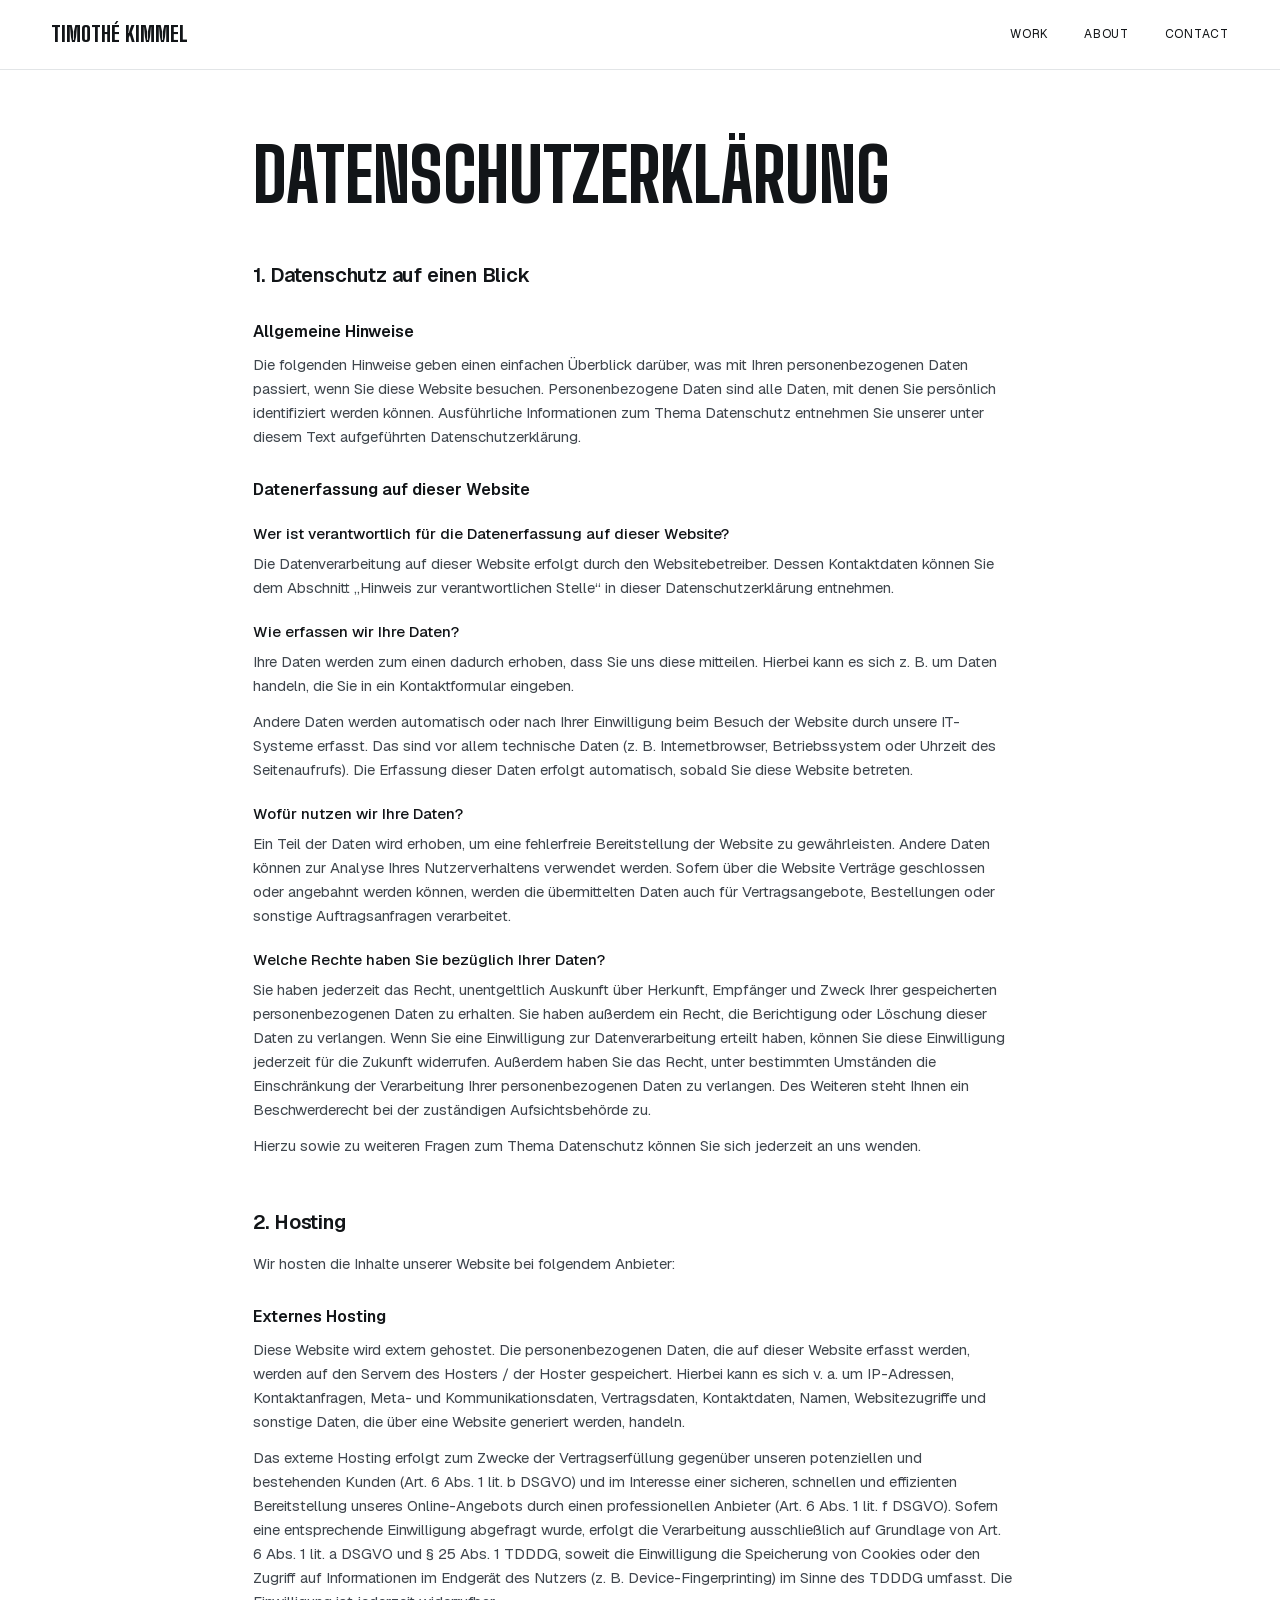
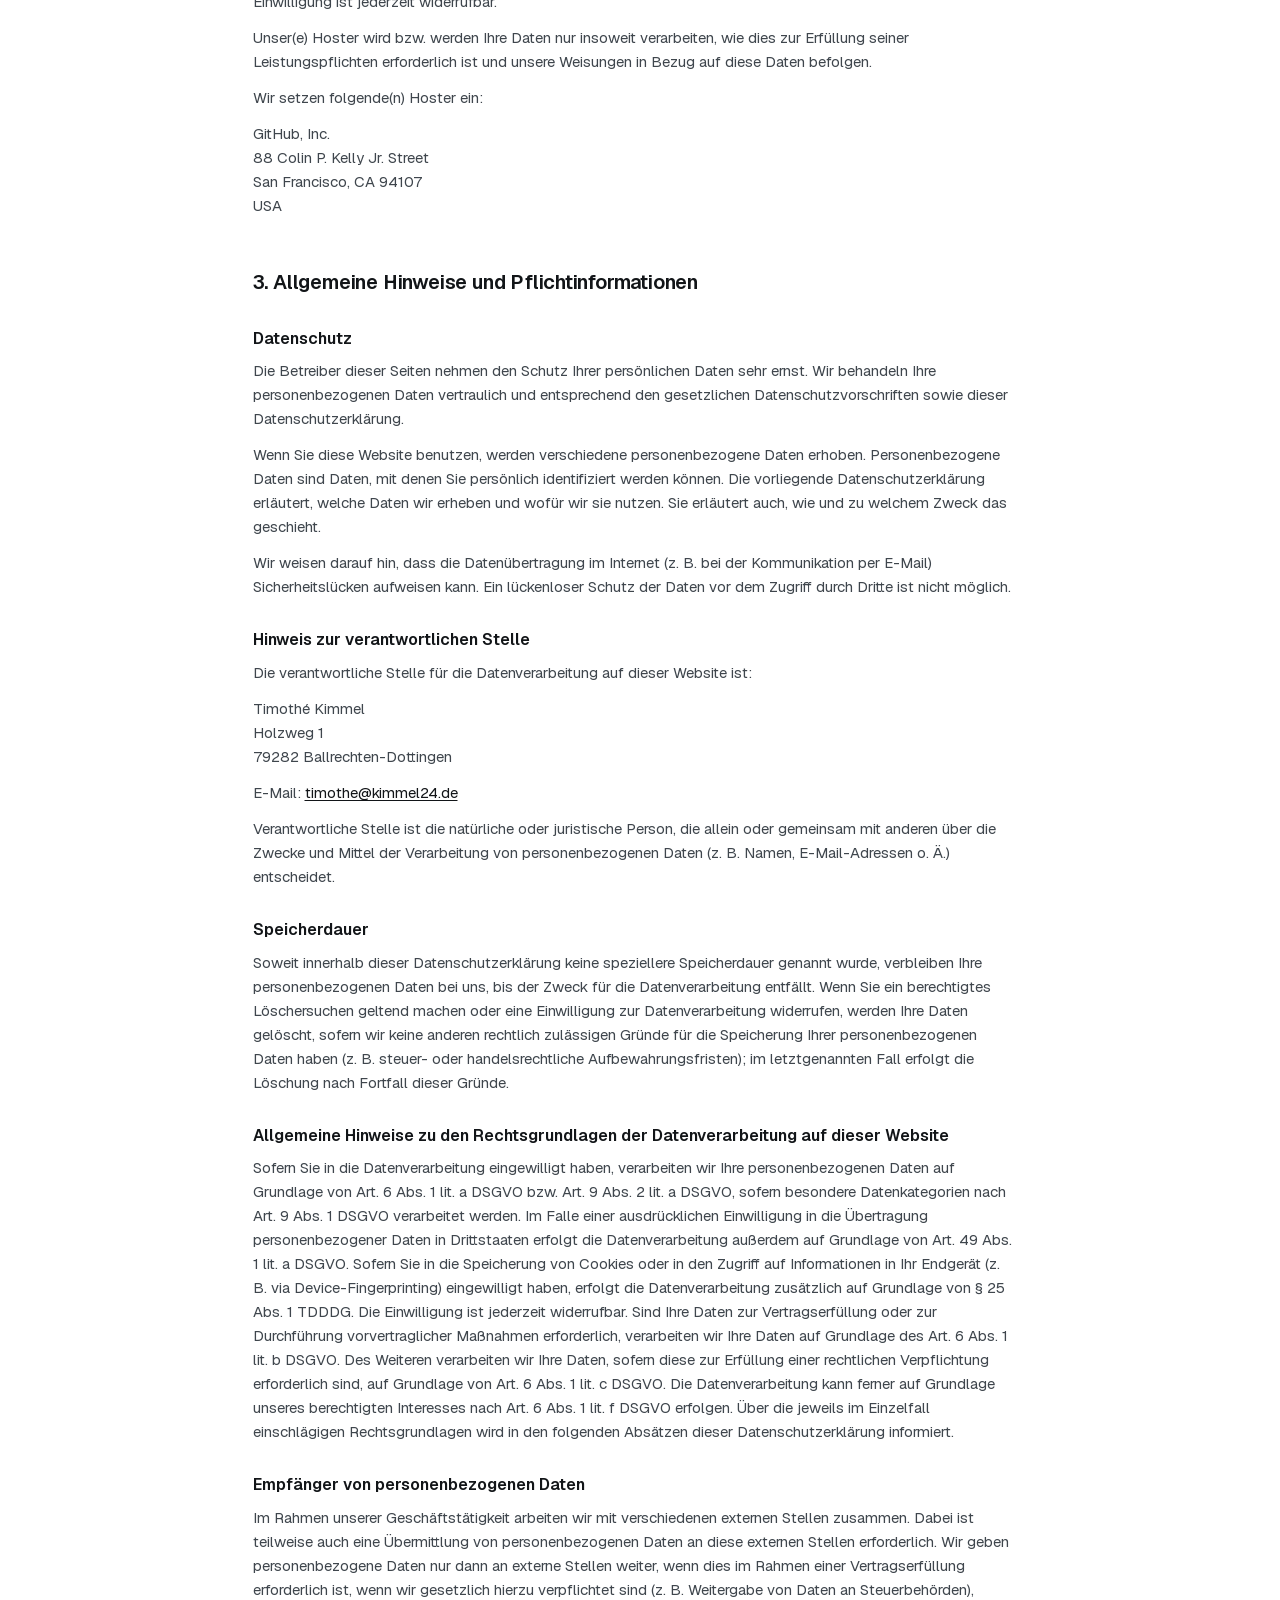
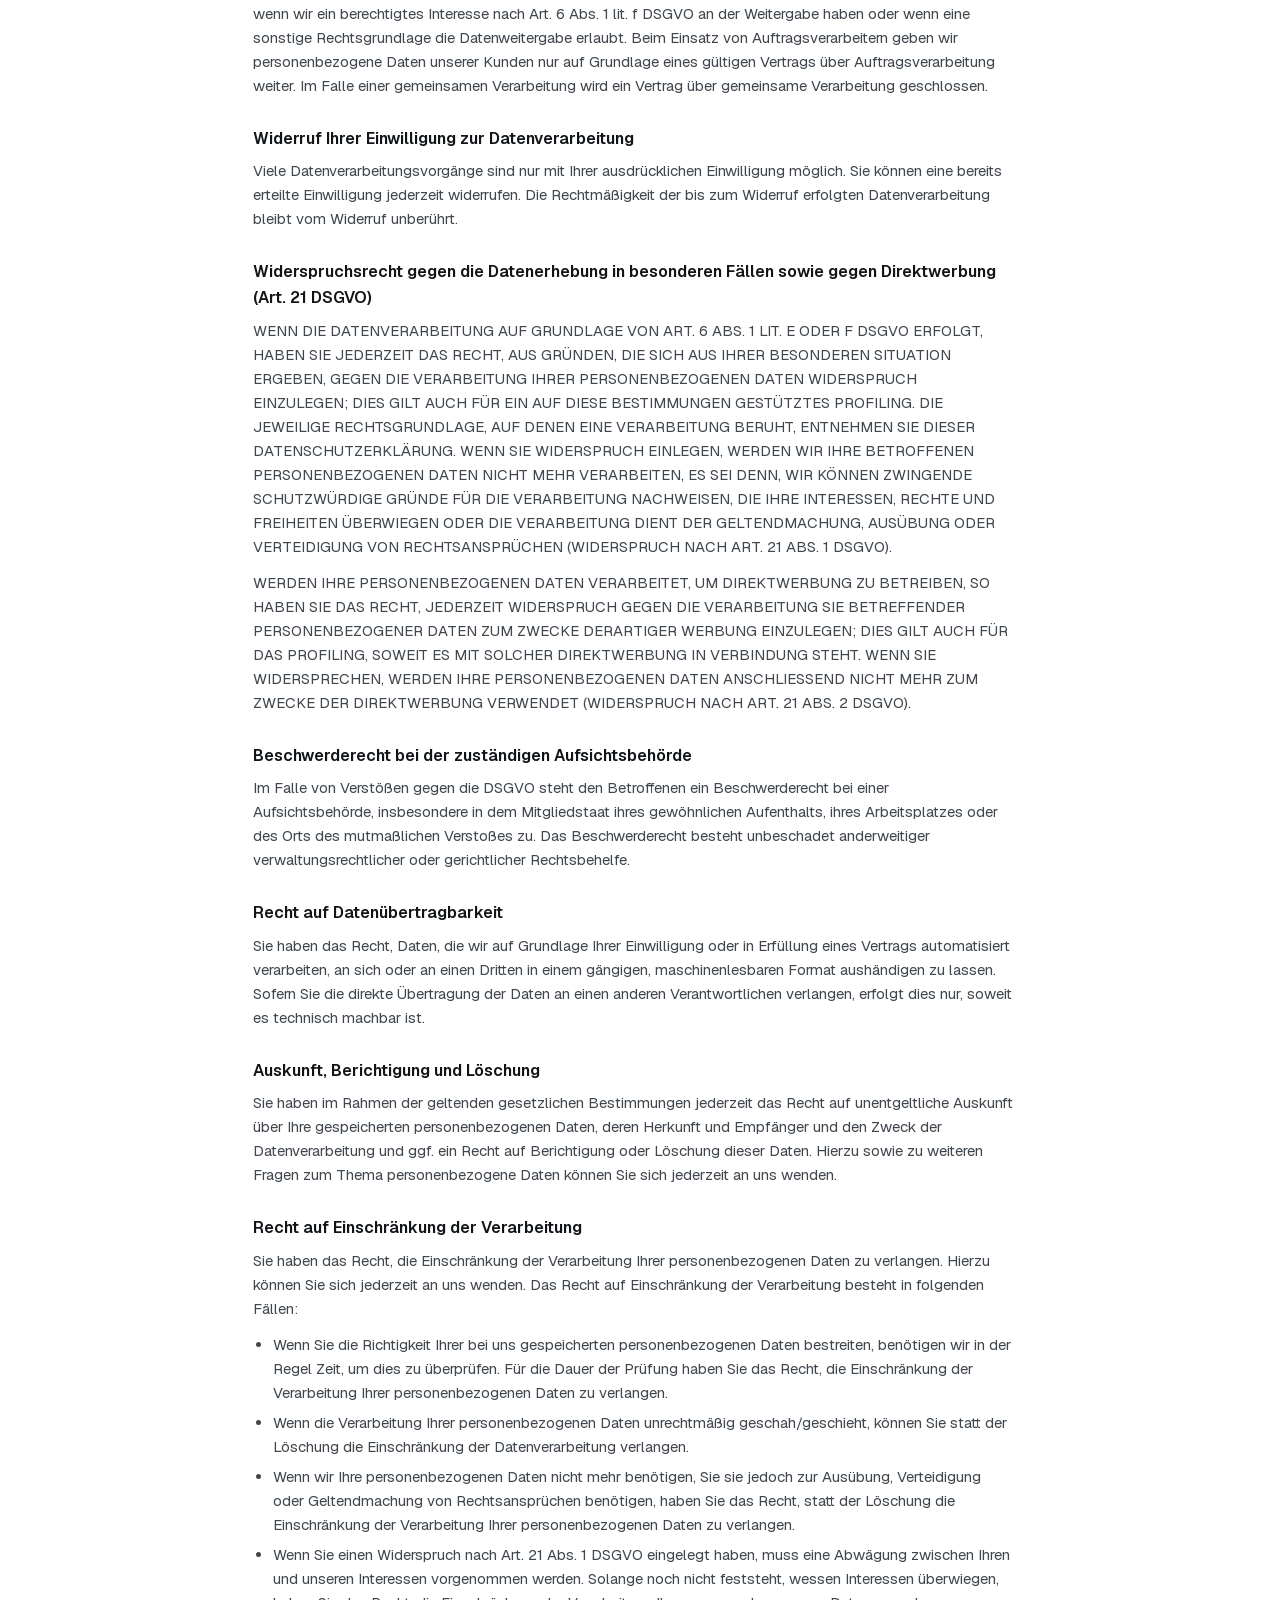
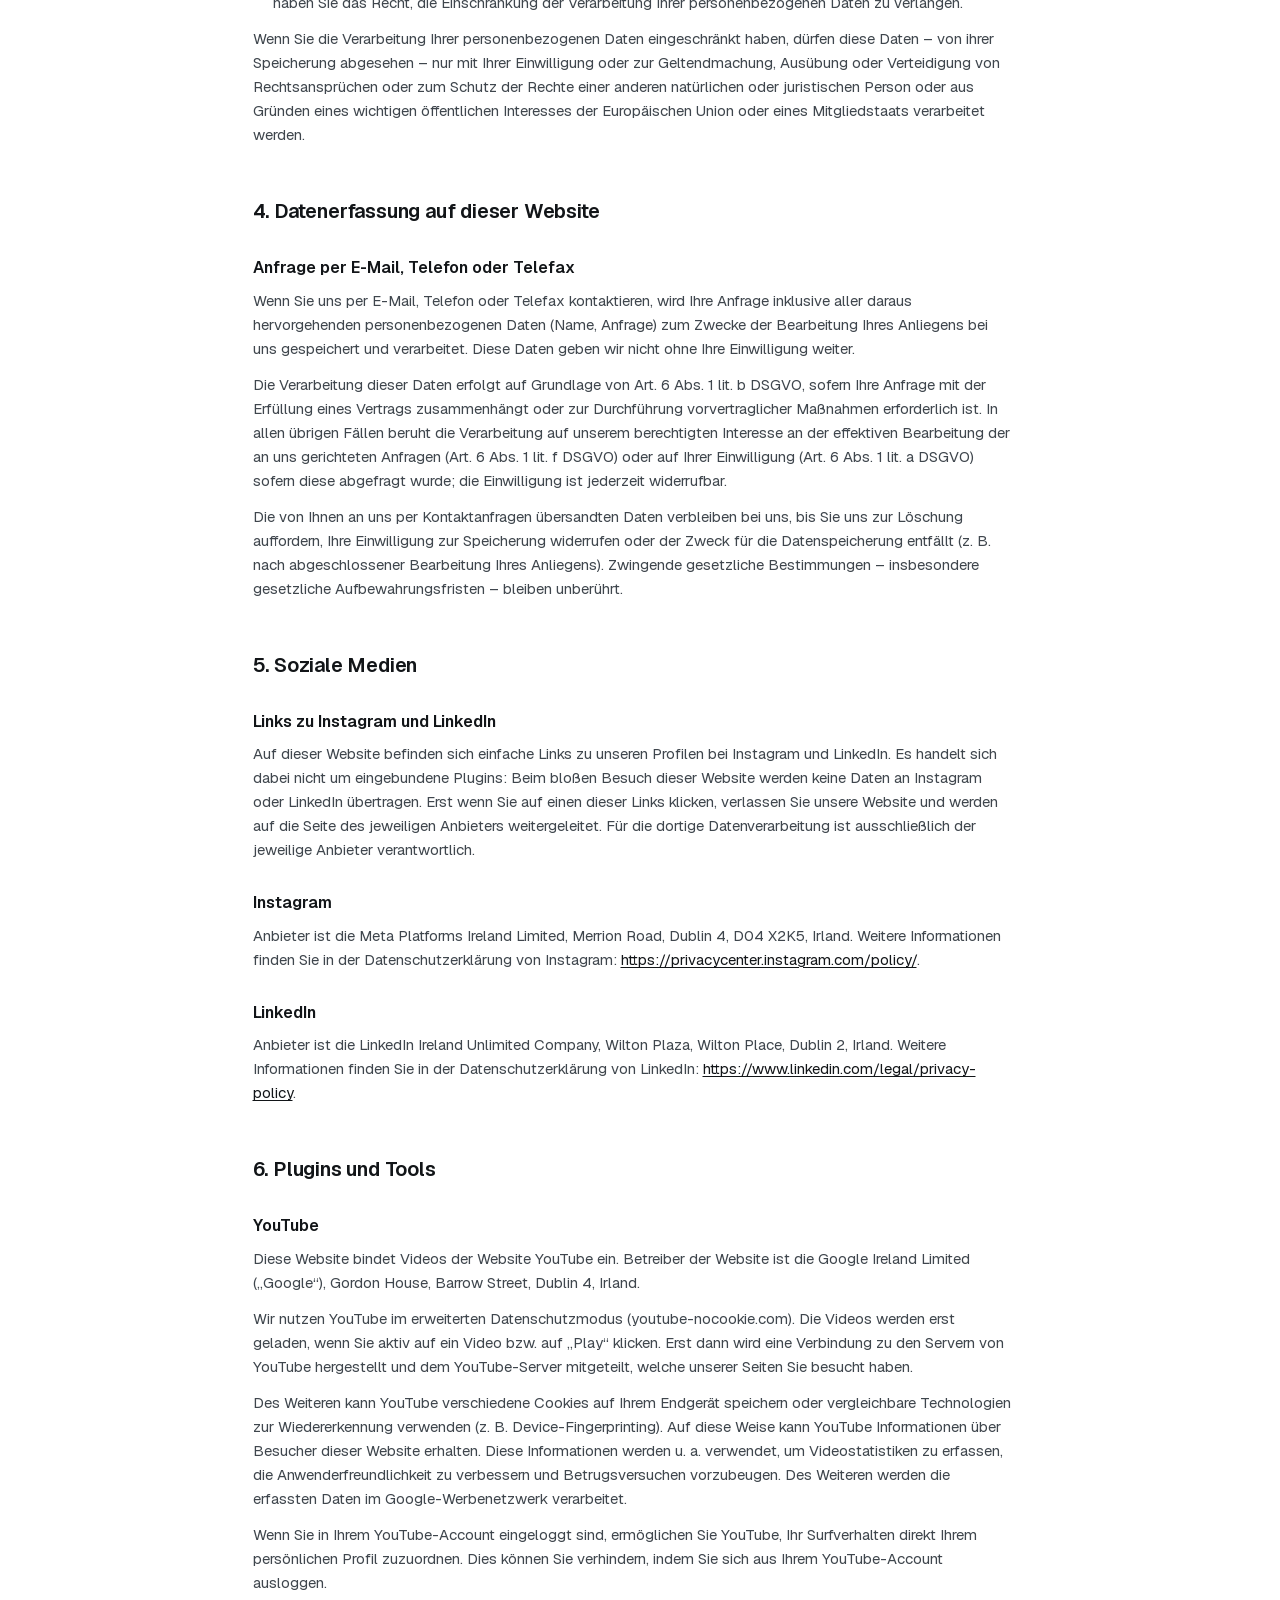
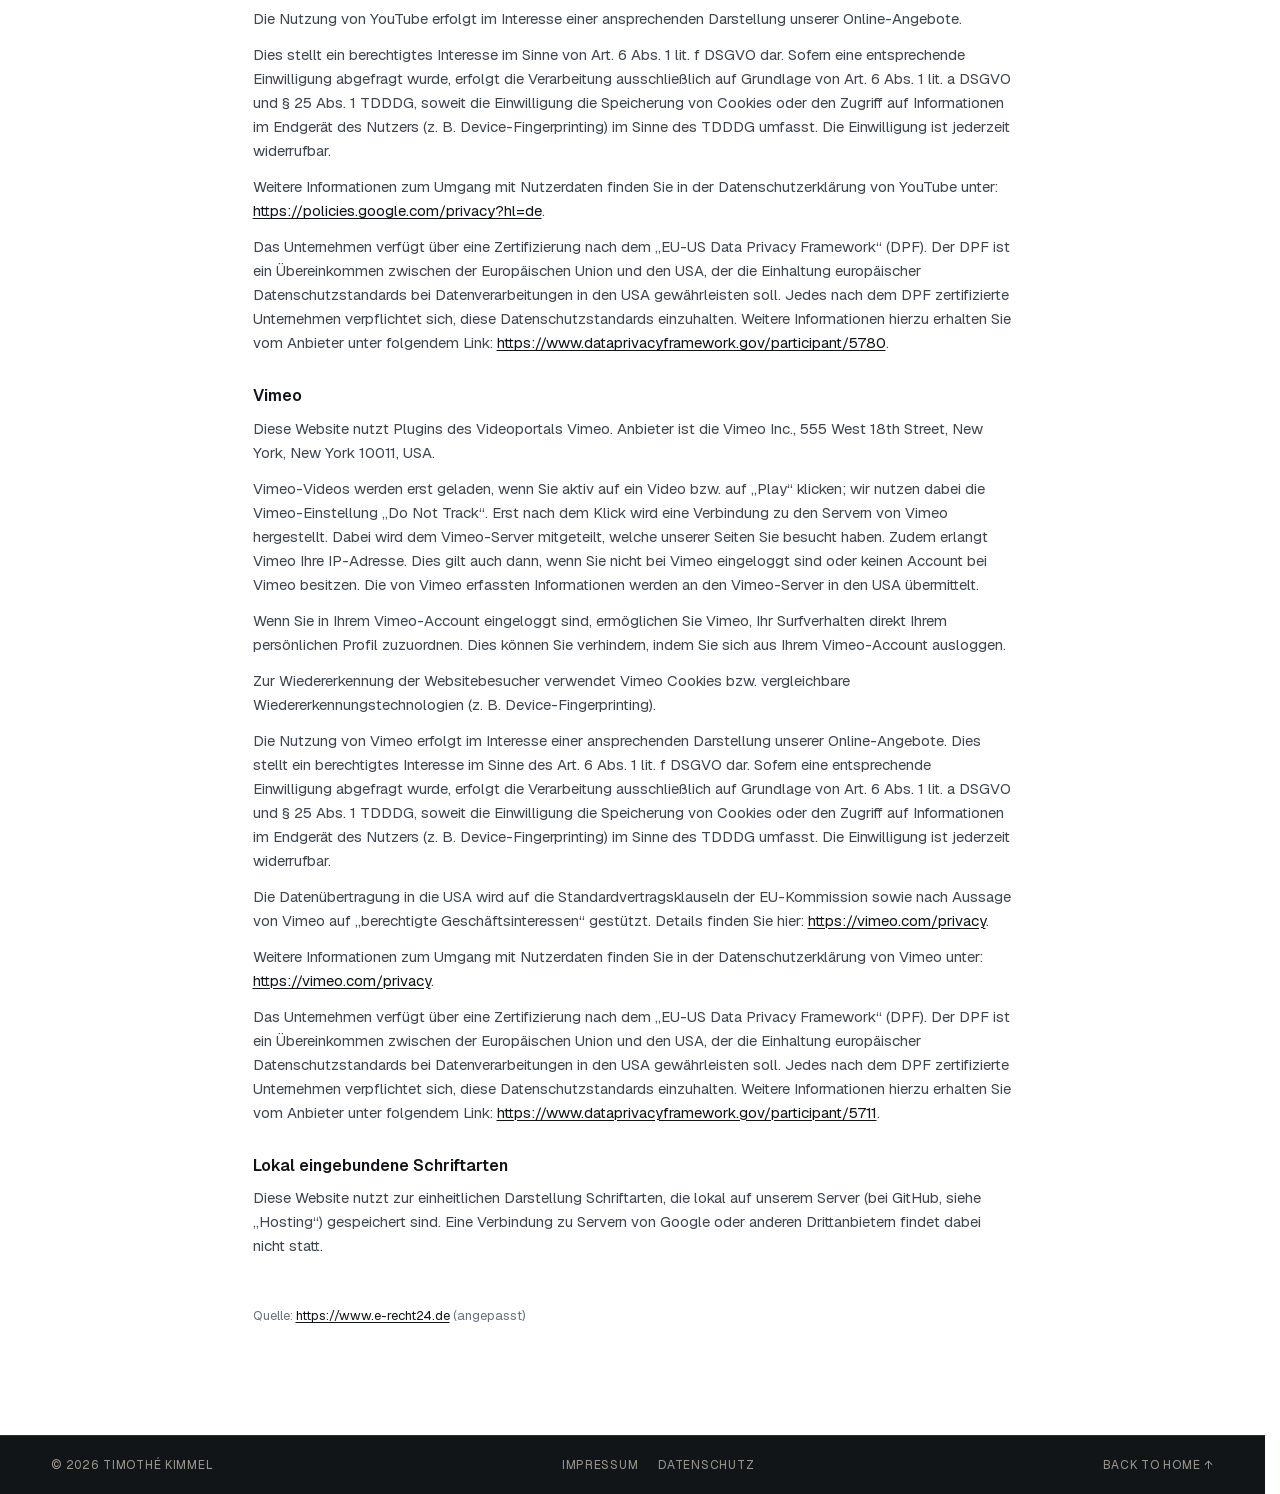
==== datenschutz.html @ 74f0ee36 "Impressum und Datenschutz als eigene Seiten; Schriften lokal statt Google Fonts Co-Authored-By: Clau" ====
<!doctype html>
<html lang="de">
<head>
  <meta charset="utf-8">
  <meta name="viewport" content="width=device-width, initial-scale=1">
  <title>Datenschutz | Timothé Kimmel</title>
  <meta name="description" content="Datenschutzerklärung der Website von Timothé Kimmel.">
  <meta name="robots" content="noindex">
  <link rel="stylesheet" href="style.css?v=87">
</head>
<body class="legal-page">

  <header class="topbar is-visible">
    <a href="./" class="brand">Timothé Kimmel</a>
    <nav>
      <a href="./#work">Work</a>
      <a href="./#about">About</a>
      <a href="./#contact">Contact</a>
    </nav>
  </header>

  <main class="legal">
    <h1>Datenschutzerklärung</h1>
    <h2>1. Datenschutz auf einen Blick</h2>
    <h3>Allgemeine Hinweise</h3>
    <p>Die folgenden Hinweise geben einen einfachen Überblick darüber, was mit Ihren personenbezogenen Daten passiert, wenn Sie diese Website besuchen. Personenbezogene Daten sind alle Daten, mit denen Sie persönlich identifiziert werden können. Ausführliche Informationen zum Thema Datenschutz entnehmen Sie unserer unter diesem Text aufgeführten Datenschutzerklärung.</p>
    <h3>Datenerfassung auf dieser Website</h3>
    <h4>Wer ist verantwortlich für die Datenerfassung auf dieser Website?</h4>
    <p>Die Datenverarbeitung auf dieser Website erfolgt durch den Websitebetreiber. Dessen Kontaktdaten können Sie dem Abschnitt „Hinweis zur verantwortlichen Stelle“ in dieser Datenschutzerklärung entnehmen.</p>
    <h4>Wie erfassen wir Ihre Daten?</h4>
    <p>Ihre Daten werden zum einen dadurch erhoben, dass Sie uns diese mitteilen. Hierbei kann es sich z. B. um Daten handeln, die Sie in ein Kontaktformular eingeben.</p>
    <p>Andere Daten werden automatisch oder nach Ihrer Einwilligung beim Besuch der Website durch unsere IT-Systeme erfasst. Das sind vor allem technische Daten (z. B. Internetbrowser, Betriebssystem oder Uhrzeit des Seitenaufrufs). Die Erfassung dieser Daten erfolgt automatisch, sobald Sie diese Website betreten.</p>
    <h4>Wofür nutzen wir Ihre Daten?</h4>
    <p>Ein Teil der Daten wird erhoben, um eine fehlerfreie Bereitstellung der Website zu gewährleisten. Andere Daten können zur Analyse Ihres Nutzerverhaltens verwendet werden. Sofern über die Website Verträge geschlossen oder angebahnt werden können, werden die übermittelten Daten auch für Vertragsangebote, Bestellungen oder sonstige Auftragsanfragen verarbeitet.</p>
    <h4>Welche Rechte haben Sie bezüglich Ihrer Daten?</h4>
    <p>Sie haben jederzeit das Recht, unentgeltlich Auskunft über Herkunft, Empfänger und Zweck Ihrer gespeicherten personenbezogenen Daten zu erhalten. Sie haben außerdem ein Recht, die Berichtigung oder Löschung dieser Daten zu verlangen. Wenn Sie eine Einwilligung zur Datenverarbeitung erteilt haben, können Sie diese Einwilligung jederzeit für die Zukunft widerrufen. Außerdem haben Sie das Recht, unter bestimmten Umständen die Einschränkung der Verarbeitung Ihrer personenbezogenen Daten zu verlangen. Des Weiteren steht Ihnen ein Beschwerderecht bei der zuständigen Aufsichtsbehörde zu.</p>
    <p>Hierzu sowie zu weiteren Fragen zum Thema Datenschutz können Sie sich jederzeit an uns wenden.</p>
    <h2>2. Hosting</h2>
    <p>Wir hosten die Inhalte unserer Website bei folgendem Anbieter:</p>
    <h3>Externes Hosting</h3>
    <p>Diese Website wird extern gehostet. Die personenbezogenen Daten, die auf dieser Website erfasst werden, werden auf den Servern des Hosters / der Hoster gespeichert. Hierbei kann es sich v. a. um IP-Adressen, Kontaktanfragen, Meta- und Kommunikationsdaten, Vertragsdaten, Kontaktdaten, Namen, Websitezugriffe und sonstige Daten, die über eine Website generiert werden, handeln.</p>
    <p>Das externe Hosting erfolgt zum Zwecke der Vertragserfüllung gegenüber unseren potenziellen und bestehenden Kunden (Art. 6 Abs. 1 lit. b DSGVO) und im Interesse einer sicheren, schnellen und effizienten Bereitstellung unseres Online-Angebots durch einen professionellen Anbieter (Art. 6 Abs. 1 lit. f DSGVO). Sofern eine entsprechende Einwilligung abgefragt wurde, erfolgt die Verarbeitung ausschließlich auf Grundlage von Art. 6 Abs. 1 lit. a DSGVO und § 25 Abs. 1 TDDDG, soweit die Einwilligung die Speicherung von Cookies oder den Zugriff auf Informationen im Endgerät des Nutzers (z. B. Device-Fingerprinting) im Sinne des TDDDG umfasst. Die Einwilligung ist jederzeit widerrufbar.</p>
    <p>Unser(e) Hoster wird bzw. werden Ihre Daten nur insoweit verarbeiten, wie dies zur Erfüllung seiner Leistungspflichten erforderlich ist und unsere Weisungen in Bezug auf diese Daten befolgen.</p>
    <p>Wir setzen folgende(n) Hoster ein:</p>
    <p>GitHub, Inc.<br>88 Colin P. Kelly Jr. Street<br>San Francisco, CA 94107<br>USA</p>
    <h2>3. Allgemeine Hinweise und Pflichtinformationen</h2>
    <h3>Datenschutz</h3>
    <p>Die Betreiber dieser Seiten nehmen den Schutz Ihrer persönlichen Daten sehr ernst. Wir behandeln Ihre personenbezogenen Daten vertraulich und entsprechend den gesetzlichen Datenschutzvorschriften sowie dieser Datenschutzerklärung.</p>
    <p>Wenn Sie diese Website benutzen, werden verschiedene personenbezogene Daten erhoben. Personenbezogene Daten sind Daten, mit denen Sie persönlich identifiziert werden können. Die vorliegende Datenschutzerklärung erläutert, welche Daten wir erheben und wofür wir sie nutzen. Sie erläutert auch, wie und zu welchem Zweck das geschieht.</p>
    <p>Wir weisen darauf hin, dass die Datenübertragung im Internet (z. B. bei der Kommunikation per E-Mail) Sicherheitslücken aufweisen kann. Ein lückenloser Schutz der Daten vor dem Zugriff durch Dritte ist nicht möglich.</p>
    <h3>Hinweis zur verantwortlichen Stelle</h3>
    <p>Die verantwortliche Stelle für die Datenverarbeitung auf dieser Website ist:</p>
    <p>Timothé Kimmel<br>Holzweg 1<br>79282 Ballrechten-Dottingen</p>
    <p>E-Mail: <a href="mailto:timothe@kimmel24.de">timothe@kimmel24.de</a></p>
    <p>Verantwortliche Stelle ist die natürliche oder juristische Person, die allein oder gemeinsam mit anderen über die Zwecke und Mittel der Verarbeitung von personenbezogenen Daten (z. B. Namen, E-Mail-Adressen o. Ä.) entscheidet.</p>
    <h3>Speicherdauer</h3>
    <p>Soweit innerhalb dieser Datenschutzerklärung keine speziellere Speicherdauer genannt wurde, verbleiben Ihre personenbezogenen Daten bei uns, bis der Zweck für die Datenverarbeitung entfällt. Wenn Sie ein berechtigtes Löschersuchen geltend machen oder eine Einwilligung zur Datenverarbeitung widerrufen, werden Ihre Daten gelöscht, sofern wir keine anderen rechtlich zulässigen Gründe für die Speicherung Ihrer personenbezogenen Daten haben (z. B. steuer- oder handelsrechtliche Aufbewahrungsfristen); im letztgenannten Fall erfolgt die Löschung nach Fortfall dieser Gründe.</p>
    <h3>Allgemeine Hinweise zu den Rechtsgrundlagen der Datenverarbeitung auf dieser Website</h3>
    <p>Sofern Sie in die Datenverarbeitung eingewilligt haben, verarbeiten wir Ihre personenbezogenen Daten auf Grundlage von Art. 6 Abs. 1 lit. a DSGVO bzw. Art. 9 Abs. 2 lit. a DSGVO, sofern besondere Datenkategorien nach Art. 9 Abs. 1 DSGVO verarbeitet werden. Im Falle einer ausdrücklichen Einwilligung in die Übertragung personenbezogener Daten in Drittstaaten erfolgt die Datenverarbeitung außerdem auf Grundlage von Art. 49 Abs. 1 lit. a DSGVO. Sofern Sie in die Speicherung von Cookies oder in den Zugriff auf Informationen in Ihr Endgerät (z. B. via Device-Fingerprinting) eingewilligt haben, erfolgt die Datenverarbeitung zusätzlich auf Grundlage von § 25 Abs. 1 TDDDG. Die Einwilligung ist jederzeit widerrufbar. Sind Ihre Daten zur Vertragserfüllung oder zur Durchführung vorvertraglicher Maßnahmen erforderlich, verarbeiten wir Ihre Daten auf Grundlage des Art. 6 Abs. 1 lit. b DSGVO. Des Weiteren verarbeiten wir Ihre Daten, sofern diese zur Erfüllung einer rechtlichen Verpflichtung erforderlich sind, auf Grundlage von Art. 6 Abs. 1 lit. c DSGVO. Die Datenverarbeitung kann ferner auf Grundlage unseres berechtigten Interesses nach Art. 6 Abs. 1 lit. f DSGVO erfolgen. Über die jeweils im Einzelfall einschlägigen Rechtsgrundlagen wird in den folgenden Absätzen dieser Datenschutzerklärung informiert.</p>
    <h3>Empfänger von personenbezogenen Daten</h3>
    <p>Im Rahmen unserer Geschäftstätigkeit arbeiten wir mit verschiedenen externen Stellen zusammen. Dabei ist teilweise auch eine Übermittlung von personenbezogenen Daten an diese externen Stellen erforderlich. Wir geben personenbezogene Daten nur dann an externe Stellen weiter, wenn dies im Rahmen einer Vertragserfüllung erforderlich ist, wenn wir gesetzlich hierzu verpflichtet sind (z. B. Weitergabe von Daten an Steuerbehörden), wenn wir ein berechtigtes Interesse nach Art. 6 Abs. 1 lit. f DSGVO an der Weitergabe haben oder wenn eine sonstige Rechtsgrundlage die Datenweitergabe erlaubt. Beim Einsatz von Auftragsverarbeitern geben wir personenbezogene Daten unserer Kunden nur auf Grundlage eines gültigen Vertrags über Auftragsverarbeitung weiter. Im Falle einer gemeinsamen Verarbeitung wird ein Vertrag über gemeinsame Verarbeitung geschlossen.</p>
    <h3>Widerruf Ihrer Einwilligung zur Datenverarbeitung</h3>
    <p>Viele Datenverarbeitungsvorgänge sind nur mit Ihrer ausdrücklichen Einwilligung möglich. Sie können eine bereits erteilte Einwilligung jederzeit widerrufen. Die Rechtmäßigkeit der bis zum Widerruf erfolgten Datenverarbeitung bleibt vom Widerruf unberührt.</p>
    <h3>Widerspruchsrecht gegen die Datenerhebung in besonderen Fällen sowie gegen Direktwerbung (Art. 21 DSGVO)</h3>
    <p>WENN DIE DATENVERARBEITUNG AUF GRUNDLAGE VON ART. 6 ABS. 1 LIT. E ODER F DSGVO ERFOLGT, HABEN SIE JEDERZEIT DAS RECHT, AUS GRÜNDEN, DIE SICH AUS IHRER BESONDEREN SITUATION ERGEBEN, GEGEN DIE VERARBEITUNG IHRER PERSONENBEZOGENEN DATEN WIDERSPRUCH EINZULEGEN; DIES GILT AUCH FÜR EIN AUF DIESE BESTIMMUNGEN GESTÜTZTES PROFILING. DIE JEWEILIGE RECHTSGRUNDLAGE, AUF DENEN EINE VERARBEITUNG BERUHT, ENTNEHMEN SIE DIESER DATENSCHUTZERKLÄRUNG. WENN SIE WIDERSPRUCH EINLEGEN, WERDEN WIR IHRE BETROFFENEN PERSONENBEZOGENEN DATEN NICHT MEHR VERARBEITEN, ES SEI DENN, WIR KÖNNEN ZWINGENDE SCHUTZWÜRDIGE GRÜNDE FÜR DIE VERARBEITUNG NACHWEISEN, DIE IHRE INTERESSEN, RECHTE UND FREIHEITEN ÜBERWIEGEN ODER DIE VERARBEITUNG DIENT DER GELTENDMACHUNG, AUSÜBUNG ODER VERTEIDIGUNG VON RECHTSANSPRÜCHEN (WIDERSPRUCH NACH ART. 21 ABS. 1 DSGVO).</p>
    <p>WERDEN IHRE PERSONENBEZOGENEN DATEN VERARBEITET, UM DIREKTWERBUNG ZU BETREIBEN, SO HABEN SIE DAS RECHT, JEDERZEIT WIDERSPRUCH GEGEN DIE VERARBEITUNG SIE BETREFFENDER PERSONENBEZOGENER DATEN ZUM ZWECKE DERARTIGER WERBUNG EINZULEGEN; DIES GILT AUCH FÜR DAS PROFILING, SOWEIT ES MIT SOLCHER DIREKTWERBUNG IN VERBINDUNG STEHT. WENN SIE WIDERSPRECHEN, WERDEN IHRE PERSONENBEZOGENEN DATEN ANSCHLIESSEND NICHT MEHR ZUM ZWECKE DER DIREKTWERBUNG VERWENDET (WIDERSPRUCH NACH ART. 21 ABS. 2 DSGVO).</p>
    <h3>Beschwerderecht bei der zuständigen Aufsichtsbehörde</h3>
    <p>Im Falle von Verstößen gegen die DSGVO steht den Betroffenen ein Beschwerderecht bei einer Aufsichtsbehörde, insbesondere in dem Mitgliedstaat ihres gewöhnlichen Aufenthalts, ihres Arbeitsplatzes oder des Orts des mutmaßlichen Verstoßes zu. Das Beschwerderecht besteht unbeschadet anderweitiger verwaltungsrechtlicher oder gerichtlicher Rechtsbehelfe.</p>
    <h3>Recht auf Datenübertragbarkeit</h3>
    <p>Sie haben das Recht, Daten, die wir auf Grundlage Ihrer Einwilligung oder in Erfüllung eines Vertrags automatisiert verarbeiten, an sich oder an einen Dritten in einem gängigen, maschinenlesbaren Format aushändigen zu lassen. Sofern Sie die direkte Übertragung der Daten an einen anderen Verantwortlichen verlangen, erfolgt dies nur, soweit es technisch machbar ist.</p>
    <h3>Auskunft, Berichtigung und Löschung</h3>
    <p>Sie haben im Rahmen der geltenden gesetzlichen Bestimmungen jederzeit das Recht auf unentgeltliche Auskunft über Ihre gespeicherten personenbezogenen Daten, deren Herkunft und Empfänger und den Zweck der Datenverarbeitung und ggf. ein Recht auf Berichtigung oder Löschung dieser Daten. Hierzu sowie zu weiteren Fragen zum Thema personenbezogene Daten können Sie sich jederzeit an uns wenden.</p>
    <h3>Recht auf Einschränkung der Verarbeitung</h3>
    <p>Sie haben das Recht, die Einschränkung der Verarbeitung Ihrer personenbezogenen Daten zu verlangen. Hierzu können Sie sich jederzeit an uns wenden. Das Recht auf Einschränkung der Verarbeitung besteht in folgenden Fällen:</p>
    <ul><li>Wenn Sie die Richtigkeit Ihrer bei uns gespeicherten personenbezogenen Daten bestreiten, benötigen wir in der Regel Zeit, um dies zu überprüfen. Für die Dauer der Prüfung haben Sie das Recht, die Einschränkung der Verarbeitung Ihrer personenbezogenen Daten zu verlangen.</li><li>Wenn die Verarbeitung Ihrer personenbezogenen Daten unrechtmäßig geschah/geschieht, können Sie statt der Löschung die Einschränkung der Datenverarbeitung verlangen.</li><li>Wenn wir Ihre personenbezogenen Daten nicht mehr benötigen, Sie sie jedoch zur Ausübung, Verteidigung oder Geltendmachung von Rechtsansprüchen benötigen, haben Sie das Recht, statt der Löschung die Einschränkung der Verarbeitung Ihrer personenbezogenen Daten zu verlangen.</li><li>Wenn Sie einen Widerspruch nach Art. 21 Abs. 1 DSGVO eingelegt haben, muss eine Abwägung zwischen Ihren und unseren Interessen vorgenommen werden. Solange noch nicht feststeht, wessen Interessen überwiegen, haben Sie das Recht, die Einschränkung der Verarbeitung Ihrer personenbezogenen Daten zu verlangen.</li></ul>
    <p>Wenn Sie die Verarbeitung Ihrer personenbezogenen Daten eingeschränkt haben, dürfen diese Daten – von ihrer Speicherung abgesehen – nur mit Ihrer Einwilligung oder zur Geltendmachung, Ausübung oder Verteidigung von Rechtsansprüchen oder zum Schutz der Rechte einer anderen natürlichen oder juristischen Person oder aus Gründen eines wichtigen öffentlichen Interesses der Europäischen Union oder eines Mitgliedstaats verarbeitet werden.</p>
    <h2>4. Datenerfassung auf dieser Website</h2>
    <h3>Anfrage per E-Mail, Telefon oder Telefax</h3>
    <p>Wenn Sie uns per E-Mail, Telefon oder Telefax kontaktieren, wird Ihre Anfrage inklusive aller daraus hervorgehenden personenbezogenen Daten (Name, Anfrage) zum Zwecke der Bearbeitung Ihres Anliegens bei uns gespeichert und verarbeitet. Diese Daten geben wir nicht ohne Ihre Einwilligung weiter.</p>
    <p>Die Verarbeitung dieser Daten erfolgt auf Grundlage von Art. 6 Abs. 1 lit. b DSGVO, sofern Ihre Anfrage mit der Erfüllung eines Vertrags zusammenhängt oder zur Durchführung vorvertraglicher Maßnahmen erforderlich ist. In allen übrigen Fällen beruht die Verarbeitung auf unserem berechtigten Interesse an der effektiven Bearbeitung der an uns gerichteten Anfragen (Art. 6 Abs. 1 lit. f DSGVO) oder auf Ihrer Einwilligung (Art. 6 Abs. 1 lit. a DSGVO) sofern diese abgefragt wurde; die Einwilligung ist jederzeit widerrufbar.</p>
    <p>Die von Ihnen an uns per Kontaktanfragen übersandten Daten verbleiben bei uns, bis Sie uns zur Löschung auffordern, Ihre Einwilligung zur Speicherung widerrufen oder der Zweck für die Datenspeicherung entfällt (z. B. nach abgeschlossener Bearbeitung Ihres Anliegens). Zwingende gesetzliche Bestimmungen – insbesondere gesetzliche Aufbewahrungsfristen – bleiben unberührt.</p>
    <h2>5. Soziale Medien</h2>
    <h3>Links zu Instagram und LinkedIn</h3>
    <p>Auf dieser Website befinden sich einfache Links zu unseren Profilen bei Instagram und LinkedIn. Es handelt sich dabei nicht um eingebundene Plugins: Beim bloßen Besuch dieser Website werden keine Daten an Instagram oder LinkedIn übertragen. Erst wenn Sie auf einen dieser Links klicken, verlassen Sie unsere Website und werden auf die Seite des jeweiligen Anbieters weitergeleitet. Für die dortige Datenverarbeitung ist ausschließlich der jeweilige Anbieter verantwortlich.</p>
    <h3>Instagram</h3>
    <p>Anbieter ist die Meta Platforms Ireland Limited, Merrion Road, Dublin 4, D04 X2K5, Irland. Weitere Informationen finden Sie in der Datenschutzerklärung von Instagram: <a href="https://privacycenter.instagram.com/policy/" target="_blank" rel="noopener">https://privacycenter.instagram.com/policy/</a>.</p>
    <h3>LinkedIn</h3>
    <p>Anbieter ist die LinkedIn Ireland Unlimited Company, Wilton Plaza, Wilton Place, Dublin 2, Irland. Weitere Informationen finden Sie in der Datenschutzerklärung von LinkedIn: <a href="https://www.linkedin.com/legal/privacy-policy" target="_blank" rel="noopener">https://www.linkedin.com/legal/privacy-policy</a>.</p>
    <h2>6. Plugins und Tools</h2>
    <h3>YouTube</h3>
    <p>Diese Website bindet Videos der Website YouTube ein. Betreiber der Website ist die Google Ireland Limited („Google“), Gordon House, Barrow Street, Dublin 4, Irland.</p>
    <p>Wir nutzen YouTube im erweiterten Datenschutzmodus (youtube-nocookie.com). Die Videos werden erst geladen, wenn Sie aktiv auf ein Video bzw. auf „Play“ klicken. Erst dann wird eine Verbindung zu den Servern von YouTube hergestellt und dem YouTube-Server mitgeteilt, welche unserer Seiten Sie besucht haben.</p>
    <p>Des Weiteren kann YouTube verschiedene Cookies auf Ihrem Endgerät speichern oder vergleichbare Technologien zur Wiedererkennung verwenden (z. B. Device-Fingerprinting). Auf diese Weise kann YouTube Informationen über Besucher dieser Website erhalten. Diese Informationen werden u. a. verwendet, um Videostatistiken zu erfassen, die Anwenderfreundlichkeit zu verbessern und Betrugsversuchen vorzubeugen. Des Weiteren werden die erfassten Daten im Google-Werbenetzwerk verarbeitet.</p>
    <p>Wenn Sie in Ihrem YouTube-Account eingeloggt sind, ermöglichen Sie YouTube, Ihr Surfverhalten direkt Ihrem persönlichen Profil zuzuordnen. Dies können Sie verhindern, indem Sie sich aus Ihrem YouTube-Account ausloggen.</p>
    <p>Die Nutzung von YouTube erfolgt im Interesse einer ansprechenden Darstellung unserer Online-Angebote.</p>
    <p>Dies stellt ein berechtigtes Interesse im Sinne von Art. 6 Abs. 1 lit. f DSGVO dar. Sofern eine entsprechende Einwilligung abgefragt wurde, erfolgt die Verarbeitung ausschließlich auf Grundlage von Art. 6 Abs. 1 lit. a DSGVO und § 25 Abs. 1 TDDDG, soweit die Einwilligung die Speicherung von Cookies oder den Zugriff auf Informationen im Endgerät des Nutzers (z. B. Device-Fingerprinting) im Sinne des TDDDG umfasst. Die Einwilligung ist jederzeit widerrufbar.</p>
    <p>Weitere Informationen zum Umgang mit Nutzerdaten finden Sie in der Datenschutzerklärung von YouTube unter: <a href="https://policies.google.com/privacy?hl=de" target="_blank" rel="noopener">https://policies.google.com/privacy?hl=de</a>.</p>
    <p>Das Unternehmen verfügt über eine Zertifizierung nach dem „EU-US Data Privacy Framework“ (DPF). Der DPF ist ein Übereinkommen zwischen der Europäischen Union und den USA, der die Einhaltung europäischer Datenschutzstandards bei Datenverarbeitungen in den USA gewährleisten soll. Jedes nach dem DPF zertifizierte Unternehmen verpflichtet sich, diese Datenschutzstandards einzuhalten. Weitere Informationen hierzu erhalten Sie vom Anbieter unter folgendem Link: <a href="https://www.dataprivacyframework.gov/participant/5780" target="_blank" rel="noopener">https://www.dataprivacyframework.gov/participant/5780</a>.</p>
    <h3>Vimeo</h3>
    <p>Diese Website nutzt Plugins des Videoportals Vimeo. Anbieter ist die Vimeo Inc., 555 West 18th Street, New York, New York 10011, USA.</p>
    <p>Vimeo-Videos werden erst geladen, wenn Sie aktiv auf ein Video bzw. auf „Play“ klicken; wir nutzen dabei die Vimeo-Einstellung „Do Not Track“. Erst nach dem Klick wird eine Verbindung zu den Servern von Vimeo hergestellt. Dabei wird dem Vimeo-Server mitgeteilt, welche unserer Seiten Sie besucht haben. Zudem erlangt Vimeo Ihre IP-Adresse. Dies gilt auch dann, wenn Sie nicht bei Vimeo eingeloggt sind oder keinen Account bei Vimeo besitzen. Die von Vimeo erfassten Informationen werden an den Vimeo-Server in den USA übermittelt.</p>
    <p>Wenn Sie in Ihrem Vimeo-Account eingeloggt sind, ermöglichen Sie Vimeo, Ihr Surfverhalten direkt Ihrem persönlichen Profil zuzuordnen. Dies können Sie verhindern, indem Sie sich aus Ihrem Vimeo-Account ausloggen.</p>
    <p>Zur Wiedererkennung der Websitebesucher verwendet Vimeo Cookies bzw. vergleichbare Wiedererkennungstechnologien (z. B. Device-Fingerprinting).</p>
    <p>Die Nutzung von Vimeo erfolgt im Interesse einer ansprechenden Darstellung unserer Online-Angebote. Dies stellt ein berechtigtes Interesse im Sinne des Art. 6 Abs. 1 lit. f DSGVO dar. Sofern eine entsprechende Einwilligung abgefragt wurde, erfolgt die Verarbeitung ausschließlich auf Grundlage von Art. 6 Abs. 1 lit. a DSGVO und § 25 Abs. 1 TDDDG, soweit die Einwilligung die Speicherung von Cookies oder den Zugriff auf Informationen im Endgerät des Nutzers (z. B. Device-Fingerprinting) im Sinne des TDDDG umfasst. Die Einwilligung ist jederzeit widerrufbar.</p>
    <p>Die Datenübertragung in die USA wird auf die Standardvertragsklauseln der EU-Kommission sowie nach Aussage von Vimeo auf „berechtigte Geschäftsinteressen“ gestützt. Details finden Sie hier: <a href="https://vimeo.com/privacy" target="_blank" rel="noopener">https://vimeo.com/privacy</a>.</p>
    <p>Weitere Informationen zum Umgang mit Nutzerdaten finden Sie in der Datenschutzerklärung von Vimeo unter: <a href="https://vimeo.com/privacy" target="_blank" rel="noopener">https://vimeo.com/privacy</a>.</p>
    <p>Das Unternehmen verfügt über eine Zertifizierung nach dem „EU-US Data Privacy Framework“ (DPF). Der DPF ist ein Übereinkommen zwischen der Europäischen Union und den USA, der die Einhaltung europäischer Datenschutzstandards bei Datenverarbeitungen in den USA gewährleisten soll. Jedes nach dem DPF zertifizierte Unternehmen verpflichtet sich, diese Datenschutzstandards einzuhalten. Weitere Informationen hierzu erhalten Sie vom Anbieter unter folgendem Link: <a href="https://www.dataprivacyframework.gov/participant/5711" target="_blank" rel="noopener">https://www.dataprivacyframework.gov/participant/5711</a>.</p>
    <h3>Lokal eingebundene Schriftarten</h3>
    <p>Diese Website nutzt zur einheitlichen Darstellung Schriftarten, die lokal auf unserem Server (bei GitHub, siehe „Hosting“) gespeichert sind. Eine Verbindung zu Servern von Google oder anderen Drittanbietern findet dabei nicht statt.</p>
    <p class="legal-source">Quelle: <a href="https://www.e-recht24.de" target="_blank" rel="noopener">https://www.e-recht24.de</a> (angepasst)</p>
  </main>

  <footer class="footer mono">
    <span>© <span id="year"></span> Timothé Kimmel</span>
    <span class="footer-legal"><a href="impressum.html">Impressum</a><a href="datenschutz.html">Datenschutz</a></span>
    <a href="./">Back to home ↑</a>
  </footer>
  <script>document.getElementById('year').textContent = new Date().getFullYear();</script>
</body>
</html>
---- style.css ----
/* Schriften liegen auf dieser Seite selbst (keine Verbindung zu Google) */
/* latin-ext */
@font-face {
  font-family: 'Big Shoulders Display';
  font-style: normal;
  font-weight: 700;
  font-display: swap;
  src: url(fonts/bigshoulders-latin-ext.woff2) format('woff2');
  unicode-range: U+0100-02BA, U+02BD-02C5, U+02C7-02CC, U+02CE-02D7, U+02DD-02FF, U+0304, U+0308, U+0329, U+1D00-1DBF, U+1E00-1E9F, U+1EF2-1EFF, U+2020, U+20A0-20AB, U+20AD-20C4, U+2113, U+2C60-2C7F, U+A720-A7FF;
}
/* latin */
@font-face {
  font-family: 'Big Shoulders Display';
  font-style: normal;
  font-weight: 700;
  font-display: swap;
  src: url(fonts/bigshoulders-latin.woff2) format('woff2');
  unicode-range: U+0000-00FF, U+0131, U+0152-0153, U+02BB-02BC, U+02C6, U+02DA, U+02DC, U+0304, U+0308, U+0329, U+2000-206F, U+20AC, U+2122, U+2191, U+2193, U+2212, U+2215, U+FEFF, U+FFFD;
}
/* latin-ext */
@font-face {
  font-family: 'Big Shoulders Display';
  font-style: normal;
  font-weight: 800;
  font-display: swap;
  src: url(fonts/bigshoulders-latin-ext.woff2) format('woff2');
  unicode-range: U+0100-02BA, U+02BD-02C5, U+02C7-02CC, U+02CE-02D7, U+02DD-02FF, U+0304, U+0308, U+0329, U+1D00-1DBF, U+1E00-1E9F, U+1EF2-1EFF, U+2020, U+20A0-20AB, U+20AD-20C4, U+2113, U+2C60-2C7F, U+A720-A7FF;
}
/* latin */
@font-face {
  font-family: 'Big Shoulders Display';
  font-style: normal;
  font-weight: 800;
  font-display: swap;
  src: url(fonts/bigshoulders-latin.woff2) format('woff2');
  unicode-range: U+0000-00FF, U+0131, U+0152-0153, U+02BB-02BC, U+02C6, U+02DA, U+02DC, U+0304, U+0308, U+0329, U+2000-206F, U+20AC, U+2122, U+2191, U+2193, U+2212, U+2215, U+FEFF, U+FFFD;
}
/* latin-ext */
@font-face {
  font-family: 'Geist';
  font-style: normal;
  font-weight: 400;
  font-display: swap;
  src: url(fonts/geist-latin-ext.woff2) format('woff2');
  unicode-range: U+0100-02BA, U+02BD-02C5, U+02C7-02CC, U+02CE-02D7, U+02DD-02FF, U+0304, U+0308, U+0329, U+1D00-1DBF, U+1E00-1E9F, U+1EF2-1EFF, U+2020, U+20A0-20AB, U+20AD-20C4, U+2113, U+2C60-2C7F, U+A720-A7FF;
}
/* latin */
@font-face {
  font-family: 'Geist';
  font-style: normal;
  font-weight: 400;
  font-display: swap;
  src: url(fonts/geist-latin.woff2) format('woff2');
  unicode-range: U+0000-00FF, U+0131, U+0152-0153, U+02BB-02BC, U+02C6, U+02DA, U+02DC, U+0304, U+0308, U+0329, U+2000-206F, U+20AC, U+2122, U+2191, U+2193, U+2212, U+2215, U+FEFF, U+FFFD;
}
/* latin-ext */
@font-face {
  font-family: 'Geist';
  font-style: normal;
  font-weight: 500;
  font-display: swap;
  src: url(fonts/geist-latin-ext.woff2) format('woff2');
  unicode-range: U+0100-02BA, U+02BD-02C5, U+02C7-02CC, U+02CE-02D7, U+02DD-02FF, U+0304, U+0308, U+0329, U+1D00-1DBF, U+1E00-1E9F, U+1EF2-1EFF, U+2020, U+20A0-20AB, U+20AD-20C4, U+2113, U+2C60-2C7F, U+A720-A7FF;
}
/* latin */
@font-face {
  font-family: 'Geist';
  font-style: normal;
  font-weight: 500;
  font-display: swap;
  src: url(fonts/geist-latin.woff2) format('woff2');
  unicode-range: U+0000-00FF, U+0131, U+0152-0153, U+02BB-02BC, U+02C6, U+02DA, U+02DC, U+0304, U+0308, U+0329, U+2000-206F, U+20AC, U+2122, U+2191, U+2193, U+2212, U+2215, U+FEFF, U+FFFD;
}
/* latin-ext */
@font-face {
  font-family: 'Geist';
  font-style: normal;
  font-weight: 600;
  font-display: swap;
  src: url(fonts/geist-latin-ext.woff2) format('woff2');
  unicode-range: U+0100-02BA, U+02BD-02C5, U+02C7-02CC, U+02CE-02D7, U+02DD-02FF, U+0304, U+0308, U+0329, U+1D00-1DBF, U+1E00-1E9F, U+1EF2-1EFF, U+2020, U+20A0-20AB, U+20AD-20C4, U+2113, U+2C60-2C7F, U+A720-A7FF;
}
/* latin */
@font-face {
  font-family: 'Geist';
  font-style: normal;
  font-weight: 600;
  font-display: swap;
  src: url(fonts/geist-latin.woff2) format('woff2');
  unicode-range: U+0000-00FF, U+0131, U+0152-0153, U+02BB-02BC, U+02C6, U+02DA, U+02DC, U+0304, U+0308, U+0329, U+2000-206F, U+20AC, U+2122, U+2191, U+2193, U+2212, U+2215, U+FEFF, U+FFFD;
}

/* ============ Farben & Schriften – hier zentral anpassen ============ */
:root {
  /* Kühle Palette aus dem Denali-Material: Schnee, Fels, Gletscher */
  --paper: #ffffff;    /* Weiß */
  --ink: #121518;      /* Fels – fast Schwarz mit Blaustich */
  --muted: #69717a;    /* Granit-Grau */
  --line: #e2e5e7;
  --accent: #3e6d8a;   /* Gletscherblau – nur sparsam (Hover, Status) */
  --offline: #8a2f2c;  /* dunkles Rot für Projekte "In post" */
  --sans: "Geist", system-ui, sans-serif;
  /* Beschriftungen/Timecode: Geist mit gleich breiten Ziffern (normale Null, Timecode springt nicht) */
  --mono: "Geist", system-ui, sans-serif;
  /* Überschriften-Schrift: Big Shoulders Display */
  --display: "Big Shoulders Display", Impact, sans-serif;
  --display-weight: 800; --display-style: normal; --display-case: uppercase;
  --display-track: 0; --display-lh: .82; --display-scale: 1.15;
  --gutter: clamp(16px, 4vw, 56px);
}

* { box-sizing: border-box; margin: 0; padding: 0; }
html { scroll-behavior: smooth; overflow-x: hidden; overflow-x: clip; scrollbar-gutter: stable; }
body {
  background: var(--paper);
  color: var(--ink);
  font-family: var(--sans);
  font-size: 17px;
  line-height: 1.5;
  -webkit-font-smoothing: antialiased;
  overflow-x: hidden; overflow-x: clip;
}
img { display: block; width: 100%; height: 100%; object-fit: cover; }
a { color: inherit; text-decoration: none; }
button { font: inherit; color: inherit; background: none; border: 0; cursor: pointer; }

.mono { font-family: var(--mono); font-size: 12px; letter-spacing: .06em; text-transform: uppercase; font-variant-numeric: tabular-nums; }
.muted { color: var(--muted); }

/* ============ Topbar ============ */
.topbar {
  position: fixed; inset: 0 0 auto 0; z-index: 20;
  display: flex; justify-content: space-between; align-items: center;
  padding: 18px var(--gutter);
  background: rgba(255,255,255,.9); color: var(--ink);
  backdrop-filter: blur(10px); -webkit-backdrop-filter: blur(10px);
  border-bottom: 1px solid var(--line);
  transform: translate3d(0, -100%, 0); transition: transform .45s cubic-bezier(.2,.7,.2,1);
  /* eigene, feste Grafikebene: kein Flackern der Schrift beim schnellen Scrollen */
  will-change: transform; backface-visibility: hidden; -webkit-backface-visibility: hidden;
}
.topbar.is-visible { transform: translate3d(0, 0, 0); }
.visually-hidden { position: absolute; width: 1px; height: 1px; overflow: hidden; clip: rect(0 0 0 0); white-space: nowrap; }
.brand { font-family: var(--display); font-weight: var(--display-weight); font-style: var(--display-style); text-transform: var(--display-case); letter-spacing: var(--display-track); font-size: calc(19px * var(--display-scale)); }
.topbar nav { display: flex; gap: clamp(14px, 3vw, 36px); font-family: var(--mono); font-size: 12px; text-transform: uppercase; letter-spacing: .06em; }
.topbar nav a { position: relative; }
.topbar nav a::after { content: ""; position: absolute; left: 0; right: 100%; bottom: -3px; height: 1px; background: currentColor; transition: right .3s; }
.topbar nav a:hover::after { right: 0; }

/* ============ Hero: Denali vollflächig ============ */
.hero {
  position: relative; isolation: isolate;
  min-height: 100svh;
  display: flex; flex-direction: column; justify-content: flex-end;
  padding: 110px var(--gutter) 0;
  color: #fff; background: var(--ink);
  overflow: hidden; overflow: clip;
}
.hero-media { position: absolute; inset: 0; z-index: -1; }
.hero-media img { width: 100%; height: 100%; object-fit: cover; animation: drift 30s ease-out both; }
.hero-media video { position: absolute; inset: 0; width: 100%; height: 100%; object-fit: cover; }
@keyframes drift { from { transform: scale(1.12); } to { transform: scale(1); } }
.hero-media::after {
  content: ""; position: absolute; inset: 0; z-index: 2;
  background: linear-gradient(180deg, rgba(0,0,0,.25) 0%, rgba(0,0,0,0) 18%, rgba(0,0,0,0) 80%, rgba(0,0,0,.35) 100%);
}
.hero-bar {
  display: flex; justify-content: space-between; align-items: center; gap: 16px; flex-wrap: wrap;
  padding: 22px 0; opacity: .85;
}
.hero-watch { text-transform: uppercase; letter-spacing: .06em; border-bottom: 1px solid rgba(255,255,255,.5); padding-bottom: 2px; }
.hero-watch:hover { border-color: #fff; }
.hero:hover .hero-bar { opacity: 1; }

/* ============ Sections ============ */
.section { padding: clamp(72px, 12vw, 160px) var(--gutter) 0; }
.section-head {
  display: flex; justify-content: space-between; align-items: baseline; gap: 16px; flex-wrap: wrap;
  border-bottom: 1px solid var(--ink); padding-bottom: 14px; margin-bottom: clamp(24px, 4vw, 48px);
}
.section-title { font-family: var(--display); font-weight: var(--display-weight); font-style: var(--display-style); text-transform: var(--display-case); letter-spacing: var(--display-track); font-size: calc(clamp(30px, 5vw, 64px) * var(--display-scale)); line-height: .95; }

/* Karten allgemein */
.thumb { position: relative; aspect-ratio: 16 / 9; overflow: hidden; background: #ccc; }
.thumb img { transition: transform .9s cubic-bezier(.2,.7,.2,1), filter .5s; }
.card-meta { position: relative; padding-top: 14px; }
.card-meta h3 { font-weight: 600; font-size: clamp(21px, 2.2vw, 30px); line-height: 1.1; letter-spacing: -.015em; margin: 4px 0 6px; }

/* Coming soon */
.soon-grid { display: grid; gap: clamp(16px, 2.5vw, 32px); }
.soon-card { display: grid; grid-template-columns: 2fr 1fr; gap: clamp(16px, 2.5vw, 32px); align-items: end; }
.soon-card .thumb img { filter: grayscale(.35); }
.badge { display: inline-flex; align-items: center; gap: 6px; color: var(--accent); }
.badge::before { content: ""; width: 7px; height: 7px; border-radius: 50%; background: var(--accent); }

/* Filter */
.filters { display: flex; flex-wrap: wrap; gap: 6px; }
.filters button { border: 1px solid var(--line); border-radius: 99px; padding: 7px 14px; transition: all .2s; }
.filters button:hover { border-color: var(--ink); }
.filters button.is-active { background: var(--ink); border-color: var(--ink); color: var(--paper); }

/* Projekt-Raster: erstes Projekt groß, Rest zweispaltig */
.work-grid { display: grid; grid-template-columns: repeat(2, 1fr); gap: clamp(36px, 5vw, 72px) clamp(16px, 2.5vw, 32px); }
.work-card { cursor: pointer; outline: none; }
.work-card.is-hidden { display: none; }
.work-card:hover .thumb img, .work-card:focus-visible .thumb img { transform: scale(1.045); }
.work-card:focus-visible .thumb { outline: 2px solid var(--accent); outline-offset: 4px; }

.play {
  position: absolute; left: 50%; top: 50%; width: 76px; height: 76px; margin: -38px 0 0 -38px;
  border-radius: 50%; background: rgba(255,255,255,.92);
  transform: scale(.6); opacity: 0; transition: transform .35s cubic-bezier(.2,.7,.2,1), opacity .25s;
}
.play::after { content: ""; position: absolute; left: 31px; top: 25px; border: 13px solid transparent; border-left: 20px solid var(--ink); border-right: 0; }
.work-card:hover .play, .work-card:focus-visible .play { transform: scale(1); opacity: 1; }
@media (hover: none) { .play { transform: scale(.8); opacity: .95; } }

/* About */
.about { display: grid; grid-template-columns: 1fr 2fr; gap: 32px; }
.about .section-title { border: 0; }
.lead { font-size: clamp(22px, 2.6vw, 36px); line-height: 1.25; letter-spacing: -.015em; margin-bottom: 20px; max-width: 30ch; text-wrap: balance; }
.about-text { max-width: 54ch; margin-bottom: 40px; font-size: clamp(16px, 1.3vw, 19px); line-height: 1.6; color: #3f464d; }
.about-text p { text-wrap: pretty; }
.about-text p + p { margin-top: .9em; }
.about-text .about-hl { margin-top: 1.4em; color: var(--ink); font-weight: 500; }
.facts { list-style: none; border-top: 1px solid var(--line); }
.facts li { display: grid; grid-template-columns: 140px 1fr; gap: 16px; padding: 14px 0; border-bottom: 1px solid var(--line); text-transform: none; font-size: 13px; }
.facts span { color: var(--muted); text-transform: uppercase; }

/* Kontakt */
.contact {
  margin-top: clamp(96px, 14vw, 200px);
  background: var(--ink); color: var(--paper);
  padding: clamp(72px, 12vw, 160px) var(--gutter);
}
.contact .muted { color: #9a968e; }
.contact-big {
  display: inline-block; margin: 18px 0 40px;
  font-family: var(--display); font-weight: var(--display-weight); font-style: var(--display-style); text-transform: var(--display-case); letter-spacing: var(--display-track);
  font-size: calc(clamp(40px, 9vw, 160px) * var(--display-scale)); line-height: .9; white-space: nowrap;
  transition: color .25s;
}
.contact-big:hover { color: var(--accent); }
.contact-links { display: flex; flex-wrap: wrap; gap: 12px 32px; }
.contact-links a { border-bottom: 1px solid #555; padding-bottom: 2px; }
.contact-links a:hover { border-color: var(--accent); }

.footer { display: flex; justify-content: space-between; padding: 20px var(--gutter); background: var(--ink); color: #9a968e; border-top: 1px solid #2a2a28; }

/* Lightbox */
.lightbox { position: fixed; inset: 0; z-index: 50; background: rgba(10,10,9,.94); display: grid; place-items: center; padding: var(--gutter); overscroll-behavior: contain; touch-action: none; }
.lightbox-frame { touch-action: auto; }
.lightbox[hidden] { display: none; }
.lightbox-frame { width: min(1400px, 100%); aspect-ratio: 16 / 9; max-height: 85vh; }
.lightbox-frame iframe { width: 100%; height: 100%; border: 0; }
.lightbox-close { position: absolute; top: 18px; right: var(--gutter); color: #fff; padding: 8px; }
.lightbox-close:hover { color: var(--accent); }

/* Einblenden beim Scrollen */
.reveal { opacity: 0; transform: translateY(28px); transition: opacity .8s ease, transform .8s cubic-bezier(.2,.7,.2,1); }
.reveal.is-in { opacity: 1; transform: none; }

/* ============ Handy ============ */
@media (max-width: 760px) {
  .soon-grid, .soon-card, .work-grid, .about { grid-template-columns: 1fr; }
  .facts li { grid-template-columns: 110px 1fr; }
  .footer { flex-direction: column; gap: 8px; }
}

@media (prefers-reduced-motion: reduce) {
  *, *::before, *::after { animation: none !important; transition: none !important; }
  .reveal { opacity: 1; transform: none; }
}

/* ============ WORK: Viewer + Timeline ============ */
.work { position: relative; }
.tl-sticky {
  position: sticky; top: 0; height: 100svh; overflow: hidden; overflow: clip; /* clip: lässt sich nicht verschieben */
  display: flex; flex-direction: column; justify-content: center;
  padding: 76px 0 clamp(14px, 2.4vh, 28px);
  --clip-h: clamp(56px, 10vh, 96px);
}

/* Viewer: so groß wie möglich, kleine Titelzeile darüber */
/* Viewer + Timeline als ein Block, mittig im Bildschirm.
   Die Bühne ist so hoch wie ein 16:9-Bild in voller Breite (+ Titelzeile) und schrumpft, wenn der Platz nicht reicht. */
.tl-stage {
  flex: 0 1 auto; min-height: 0; height: calc((100vw - 2 * var(--gutter)) * 9 / 16 + 28px);
  display: flex; justify-content: center; align-items: flex-end;
  padding: 0 var(--gutter); margin-bottom: clamp(16px, 2.6vh, 28px); container-type: size;
}
/* Viewer bleibt immer 16:9: so breit wie möglich, aber nie höher als der verfügbare Platz (abzüglich Titelzeile) */
.tl-frame { --bar: 28px; width: min(100cqw, (100cqh - var(--bar)) * 16 / 9); display: flex; flex-direction: column; }
.tl-bar {
  display: flex; align-items: baseline; gap: 14px; padding-bottom: 8px; font-size: 11px; white-space: nowrap; min-width: 0;
}
.tl-title { color: var(--ink); font-weight: 500; }
.tl-meta { overflow: hidden; text-overflow: ellipsis; min-width: 0; }
.tl-award { color: var(--accent); font-weight: 500; }
.tl-award[hidden] { display: none; }
.vw-tc { margin-left: auto; font-variant-numeric: tabular-nums; letter-spacing: .08em; }
.tl-viewer { position: relative; flex: none; aspect-ratio: 16 / 9; width: 100%; background: #0d0f11; overflow: hidden; border-radius: 3px; cursor: pointer; }
.tl-viewer img, .tl-viewer video { position: absolute; inset: 0; width: 100%; height: 100%; object-fit: cover; transition: opacity .3s ease; }
.tl-viewer .vw-still.is-front { animation: kenburns 14s ease-in-out infinite alternate; }  /* nur die sichtbare Ebene bewegt sich */
@keyframes kenburns { from { transform: scale(1); } to { transform: scale(1.08) translate(-1%, -1%); } }
.tl-viewer .vw-video { opacity: 0; }
.tl-viewer.has-video .vw-video { opacity: 1; transition-duration: .5s; }  /* Loop blendet weich ein, beim Wechsel kurz aus */
.tl-viewer.is-switching img, .tl-viewer.is-switching video { opacity: 0; }
/* Zwei Thumbnail-Ebenen für die Kreuzblende: sichtbar ist nur die vordere bzw. die gerade einblendende */
.tl-viewer .vw-still { z-index: 1; }
.tl-viewer .vw-still:not(.is-front):not(.is-in) { opacity: 0; transition: none; }
.tl-viewer .vw-video { z-index: 2; }
.tl-viewer .vw-still.is-in { z-index: 3; }
.tl-viewer[data-cut="cut"] .vw-still { transition: none; }  /* Schnitt/Blende steuert das Skript selbst */
.tl-viewer.is-offline::after { z-index: 4; }
.tl-viewer .vw-play { z-index: 5; }
.vw-play {
  position: absolute; bottom: 14px; left: 16px; z-index: 2; color: #fff; font-size: 11px; text-shadow: 0 1px 6px rgba(0,0,0,.5);
  opacity: 0; transform: translateY(4px); transition: opacity .25s, transform .25s;
}
.tl-viewer:hover .vw-play, .tl-viewer:focus-visible .vw-play { opacity: 1; transform: none; }
.tl-viewer.is-offline { cursor: default; }
.tl-viewer.is-offline::after {
  content: "In post – coming soon"; position: absolute; inset: 0; display: grid; place-items: center;
  font-family: var(--mono); font-size: 12px; letter-spacing: .08em; text-transform: uppercase; color: #fff;
  background: repeating-linear-gradient(135deg, rgba(18,21,24,.55) 0 12px, rgba(18,21,24,.3) 12px 24px);
}
.tl-viewer.is-offline .vw-play { display: none; }

/* Timeline */
.tl-viewport { position: relative; flex: none; }
.tl-track { position: relative; display: flex; gap: 3px; width: max-content; padding-top: 28px; will-change: transform; }
.tl-ruler {
  position: absolute; left: 0; right: 0; top: 0; height: 20px; border-bottom: 1px solid var(--line);
  background:
    repeating-linear-gradient(90deg, var(--muted) 0 1px, transparent 1px 100px) bottom / 100% 8px no-repeat,
    repeating-linear-gradient(90deg, var(--line) 0 1px, transparent 1px 20px) bottom / 100% 4px no-repeat;
}
.tl-ruler span { position: absolute; top: 0; font-family: var(--mono); font-size: 10px; color: var(--muted); letter-spacing: .04em; padding-left: 4px; line-height: 11px; }
.clip {
  flex: none; position: relative; height: var(--clip-h); display: flex; flex-direction: column; overflow: hidden;
  border-radius: 4px; border: 2px solid transparent; background: #20262a; transition: border-color .25s;
}
.clip-frames {
  flex: 1; background-image: var(--thumb); background-size: auto 100%; background-repeat: repeat-x;
  filter: grayscale(.85) brightness(.75); transition: filter .35s;
}
.clip-label {
  height: 22px; display: flex; justify-content: space-between; align-items: center; gap: 10px;
  padding: 0 8px; background: #4a5660; color: #fff; font-family: var(--mono); font-size: 10px; letter-spacing: .03em; transition: background .25s;
}
.clip-label span:first-child { overflow: hidden; text-overflow: ellipsis; white-space: nowrap; will-change: transform; }
.clip.is-active { border-color: var(--accent); }
.clip.is-active .clip-frames, .clip:hover .clip-frames { filter: none; }
.clip.is-active .clip-label { background: var(--accent); }
.clip:focus-visible { outline: 2px solid var(--ink); outline-offset: 3px; }
.clip[data-status="in-post"] { cursor: default; }
.clip[data-status="in-post"].is-active { border-color: var(--offline); }
.clip[data-status="in-post"].is-active .clip-label { background: var(--offline); }
.clip[data-status="in-post"] .clip-frames::after {
  content: ""; position: absolute; inset: 0 0 22px;
  background: repeating-linear-gradient(135deg, rgba(18,21,24,.45) 0 10px, rgba(18,21,24,.15) 10px 20px);
}
.tl-playhead { position: absolute; left: 50%; top: 0; bottom: -8px; width: 2px; margin-left: -1px; background: var(--ink); pointer-events: none; z-index: 3; }
.tl-playhead::before { content: ""; position: absolute; top: 0; left: -6px; border: 7px solid transparent; border-top: 10px solid var(--ink); }

/* Handy (Hochformat): ohne Überschrift, Viewer volle Breite */
@media (max-width: 760px) {
  .tl-sticky { --clip-h: clamp(56px, 10vh, 84px); padding-top: 72px; }
  .tl-stage { height: auto; flex: none; container-type: normal; }
  .tl-frame { width: 100%; }
  /* Feste Höhe (2 Zeilen), damit der Viewer beim Projektwechsel nicht springt */
  .tl-bar {
    display: grid; grid-template-columns: auto minmax(0, 1fr) auto; grid-template-rows: 16px 16px;
    column-gap: 10px; row-gap: 4px; align-items: center; white-space: nowrap;
  }
  .tl-title { overflow: hidden; text-overflow: ellipsis; min-width: 0; }
  .tl-meta { grid-column: 1 / 3; grid-row: 2; }
  .tl-award { grid-column: 3; grid-row: 2; justify-self: end; }
  .tl-award[hidden] { display: block; visibility: hidden; }
}

/* ============ Eigener Cursor ============ */
.cursor {
  position: fixed; left: 0; top: 0; z-index: 70; pointer-events: none;
  width: 66px; height: 66px; margin: -33px 0 0 -33px; border-radius: 50%;
  display: grid; place-items: center;
  background: rgba(255,255,255,.94); color: var(--ink);
  box-shadow: 0 6px 24px rgba(0,0,0,.18);
  transform: translate3d(var(--x, -200px), var(--y, -200px), 0) scale(0);
  transition: transform .25s cubic-bezier(.2,.7,.2,1), width .25s, height .25s, margin .25s, background .25s, color .25s;
  will-change: transform;
}
.cursor.is-on { transform: translate3d(var(--x), var(--y), 0) scale(1); }
.cursor-label { font-family: var(--mono); font-size: 9.5px; letter-spacing: .08em; text-transform: uppercase; display: flex; align-items: center; gap: 6px; white-space: nowrap; }
.cursor[data-kind="play"] .cursor-label::before { content: ""; border: 4px solid transparent; border-left: 7px solid currentColor; border-right: 0; }
.cursor[data-kind="view"] { width: 48px; height: 48px; margin: -24px 0 0 -24px; background: var(--ink); color: #fff; }
.cursor[data-kind="offline"] { width: 60px; height: 60px; margin: -30px 0 0 -30px; background: var(--offline); color: #fff; }
@media (hover: hover) and (pointer: fine) {
  .tl-viewer, .clip { cursor: none; }
  .tl-viewer .vw-play { display: none; }
}
@media (hover: none), (pointer: coarse) { .cursor { display: none; } }

/* ============ Portrait in About ============ */
.about-side { display: flex; flex-direction: column; gap: clamp(20px, 3vw, 36px); }
.portrait { margin: 0; max-width: 360px; aspect-ratio: 4 / 5; overflow: hidden; border-radius: 3px; background: var(--line); }
.portrait img { width: 100%; height: 100%; object-fit: cover; }
/* Einblenden: weich aus leichter Unschärfe und Zoom */
.portrait.reveal { opacity: 0; transform: none; }
.portrait.reveal img { transform: scale(1.08); filter: blur(8px); transition: transform 1.6s cubic-bezier(.2,.7,.2,1), filter 1.2s ease; }
.portrait.reveal.is-in { opacity: 1; transition: opacity 1.2s ease; }
.portrait.reveal.is-in img { transform: none; filter: none; }
@media (max-width: 760px) {
  .portrait { max-width: 70%; }
}

/* Handy/Touch: "Play film" unten links immer sichtbar (es gibt kein Drüberfahren) */
@media (hover: none), (pointer: coarse) {
  .tl-viewer .vw-play {
    opacity: 1; transform: none; left: 12px; bottom: 10px;
    font-size: 10px; text-shadow: 0 1px 2px rgba(0,0,0,.55), 0 0 12px rgba(0,0,0,.35);
  }
}

/* Alle Stellen mit der Beschriftungs-Schrift: gleich breite Ziffern */
.vw-tc, .clip-label, .tl-ruler span, .contact-meta, .footer, .topbar nav { font-variant-numeric: tabular-nums; }

/* About: Wort mit kleinem Clip beim Hover */
.hover-clip { position: relative; color: var(--ink); cursor: default; outline: none; }
.hover-clip video { position: absolute; left: 50%; bottom: calc(100% + 10px); width: clamp(200px, 22vw, 300px); aspect-ratio: 16 / 9; object-fit: cover; border-radius: 3px; box-shadow: 0 12px 32px rgba(18,21,24,.22); opacity: 0; transform: translate(calc(-50% + var(--dx, 0px)), 8px) scale(.96); transform-origin: 50% 100%; transition: opacity .25s ease, transform .35s cubic-bezier(.2,.7,.2,1); pointer-events: none; z-index: 10; }
.hover-clip:hover video, .hover-clip:focus-visible video, .hover-clip.is-open video { opacity: 1; transform: translate(calc(-50% + var(--dx, 0px)), 0) scale(1); }

/* Impressum & Datenschutz */
.footer-legal { display: flex; gap: 20px; }
.footer a:hover { color: var(--paper); }
.legal { max-width: 760px; padding: calc(var(--gutter) + 90px) var(--gutter) 96px; margin: 0 auto; box-sizing: content-box; color: #3f464d; line-height: 1.6; font-size: 15px; overflow-wrap: anywhere; }
.legal h1 { font-family: var(--display); font-weight: var(--display-weight); text-transform: var(--display-case); letter-spacing: var(--display-track); font-size: calc(clamp(36px, 6vw, 64px) * var(--display-scale)); line-height: .95; color: var(--ink); margin-bottom: 40px; overflow-wrap: normal; hyphens: auto; }
.legal h2 { font-size: 20px; font-weight: 600; color: var(--ink); margin: 48px 0 14px; letter-spacing: -.01em; }
.legal h3 { font-size: 16px; font-weight: 600; color: var(--ink); margin: 28px 0 8px; }
.legal h4 { font-size: 15px; font-weight: 500; color: var(--ink); margin: 20px 0 6px; }
.legal p, .legal ul { margin-bottom: 12px; }
.legal ul { padding-left: 20px; }
.legal li { margin-bottom: 6px; }
.legal a { color: var(--ink); text-decoration: underline; text-decoration-thickness: 1px; text-underline-offset: 2px; }
.legal-source { margin-top: 48px; font-size: 13px; color: var(--muted); }
@media (max-width: 760px) { .footer-legal { gap: 16px; } }
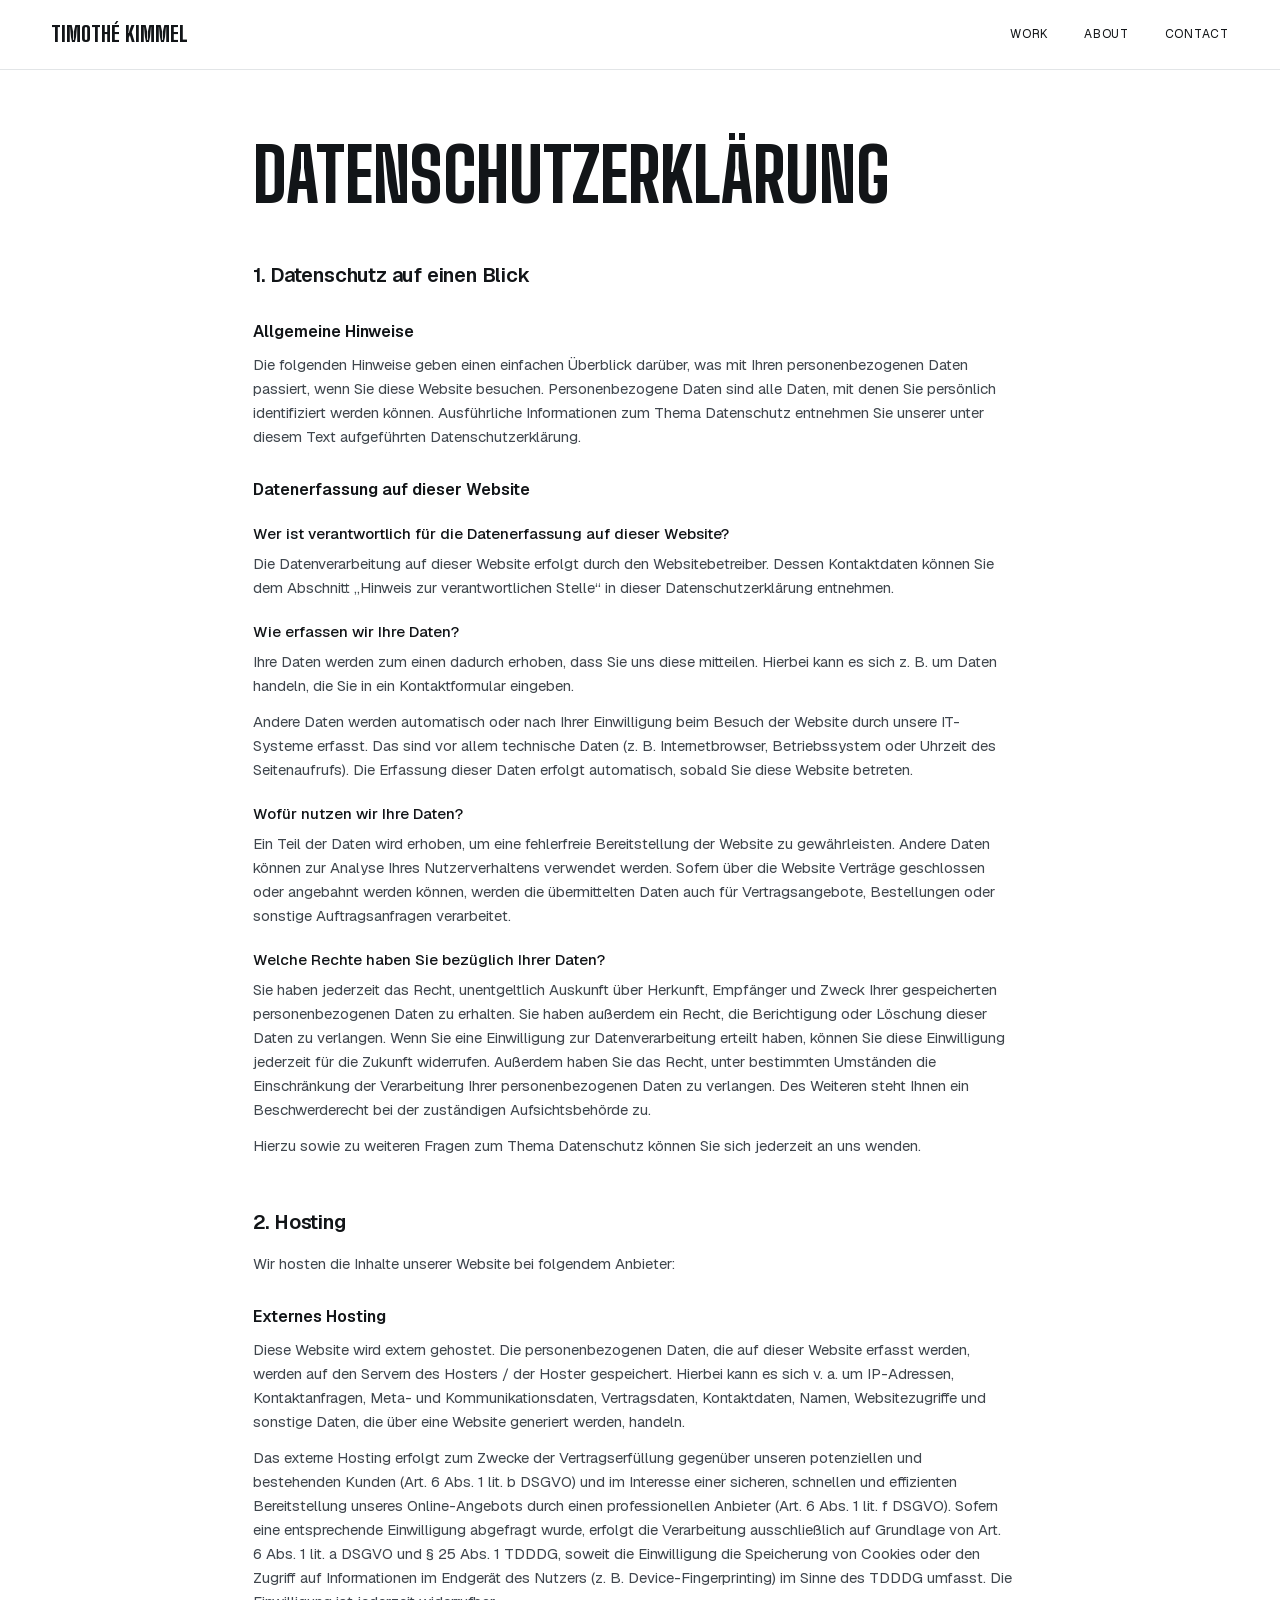
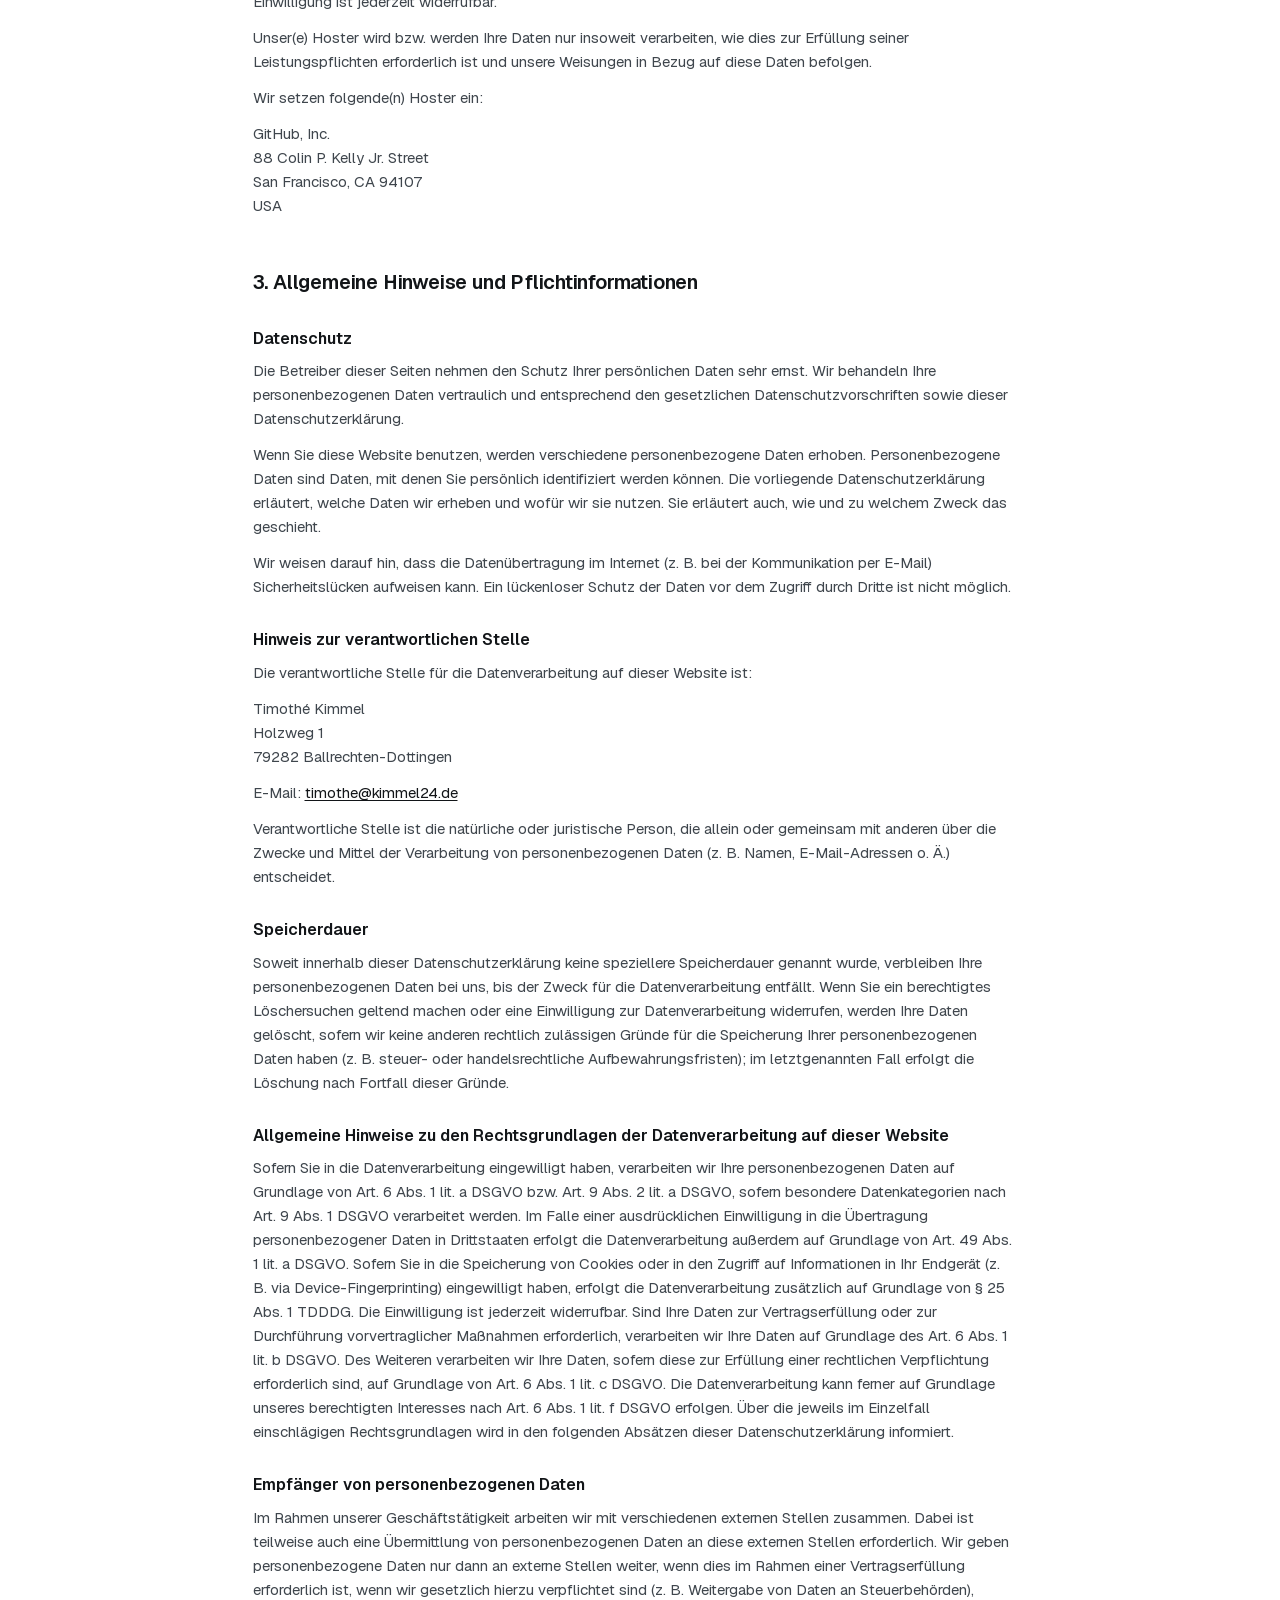
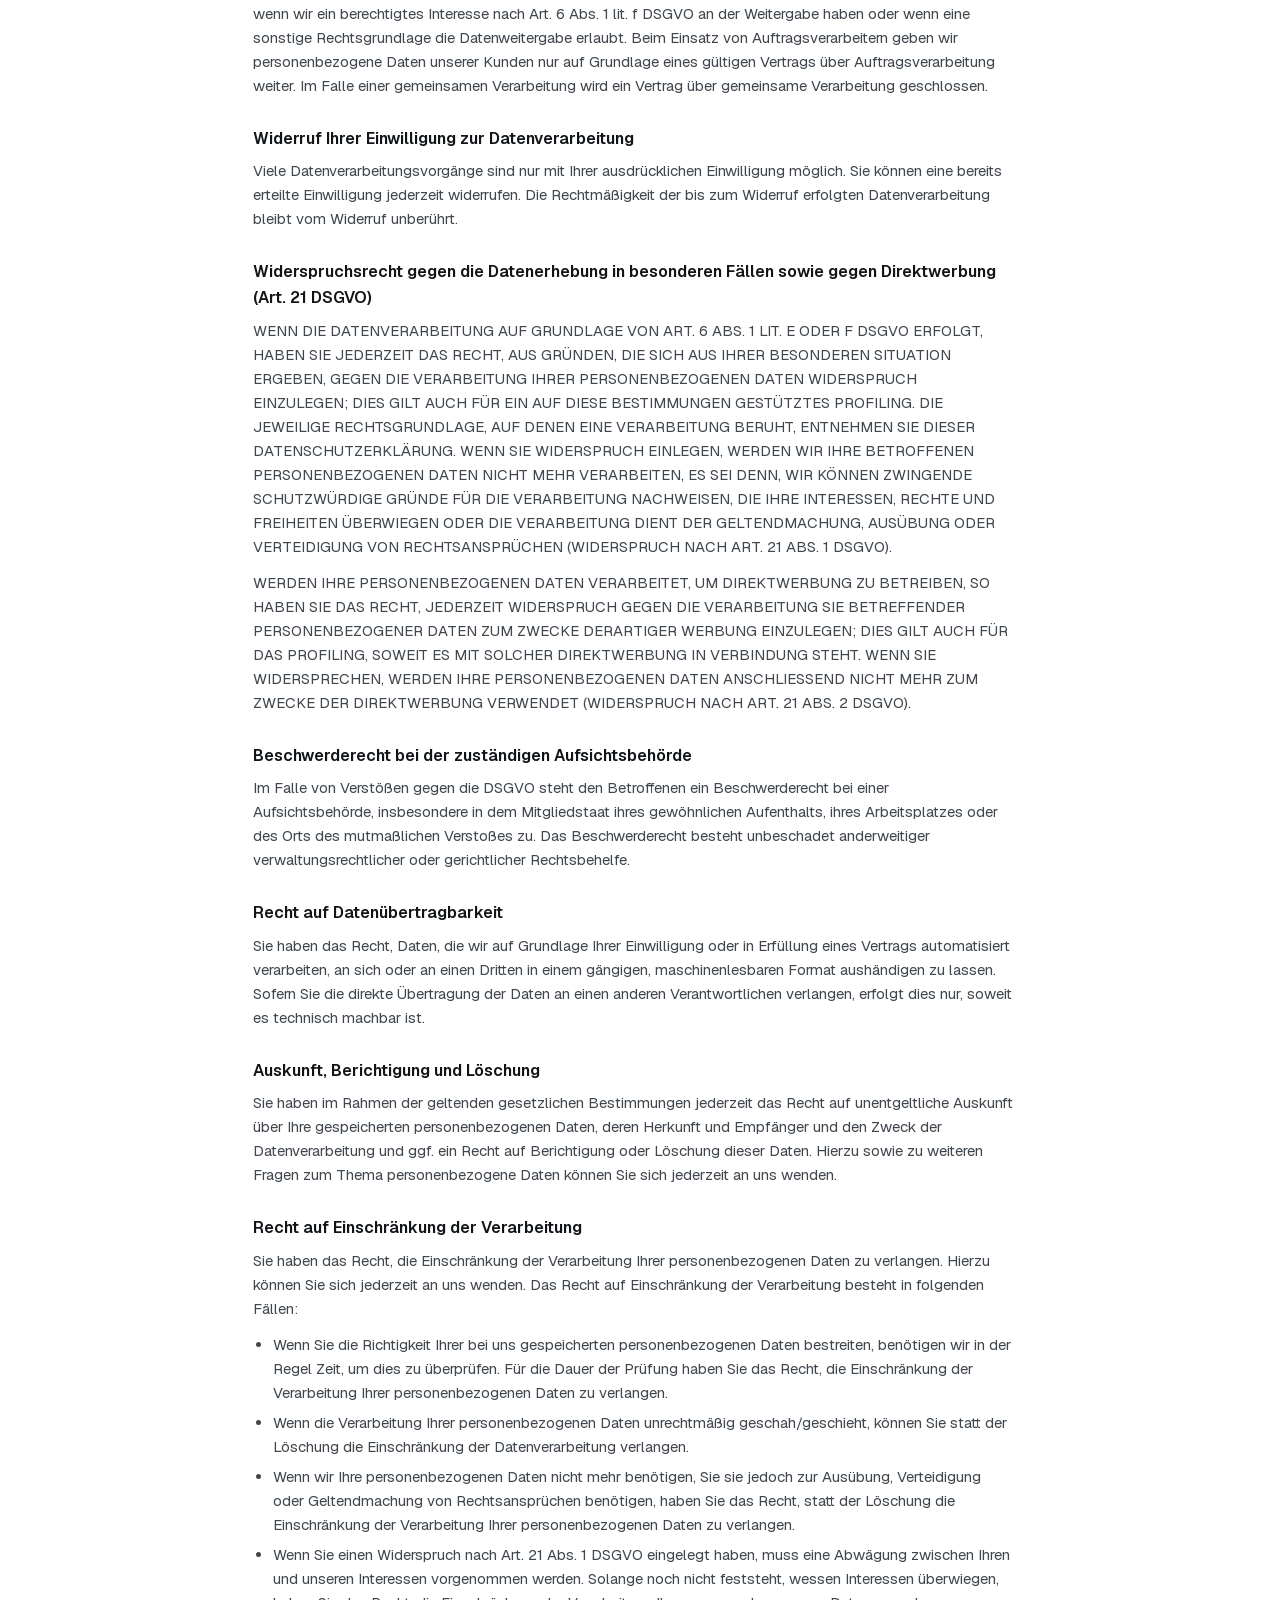
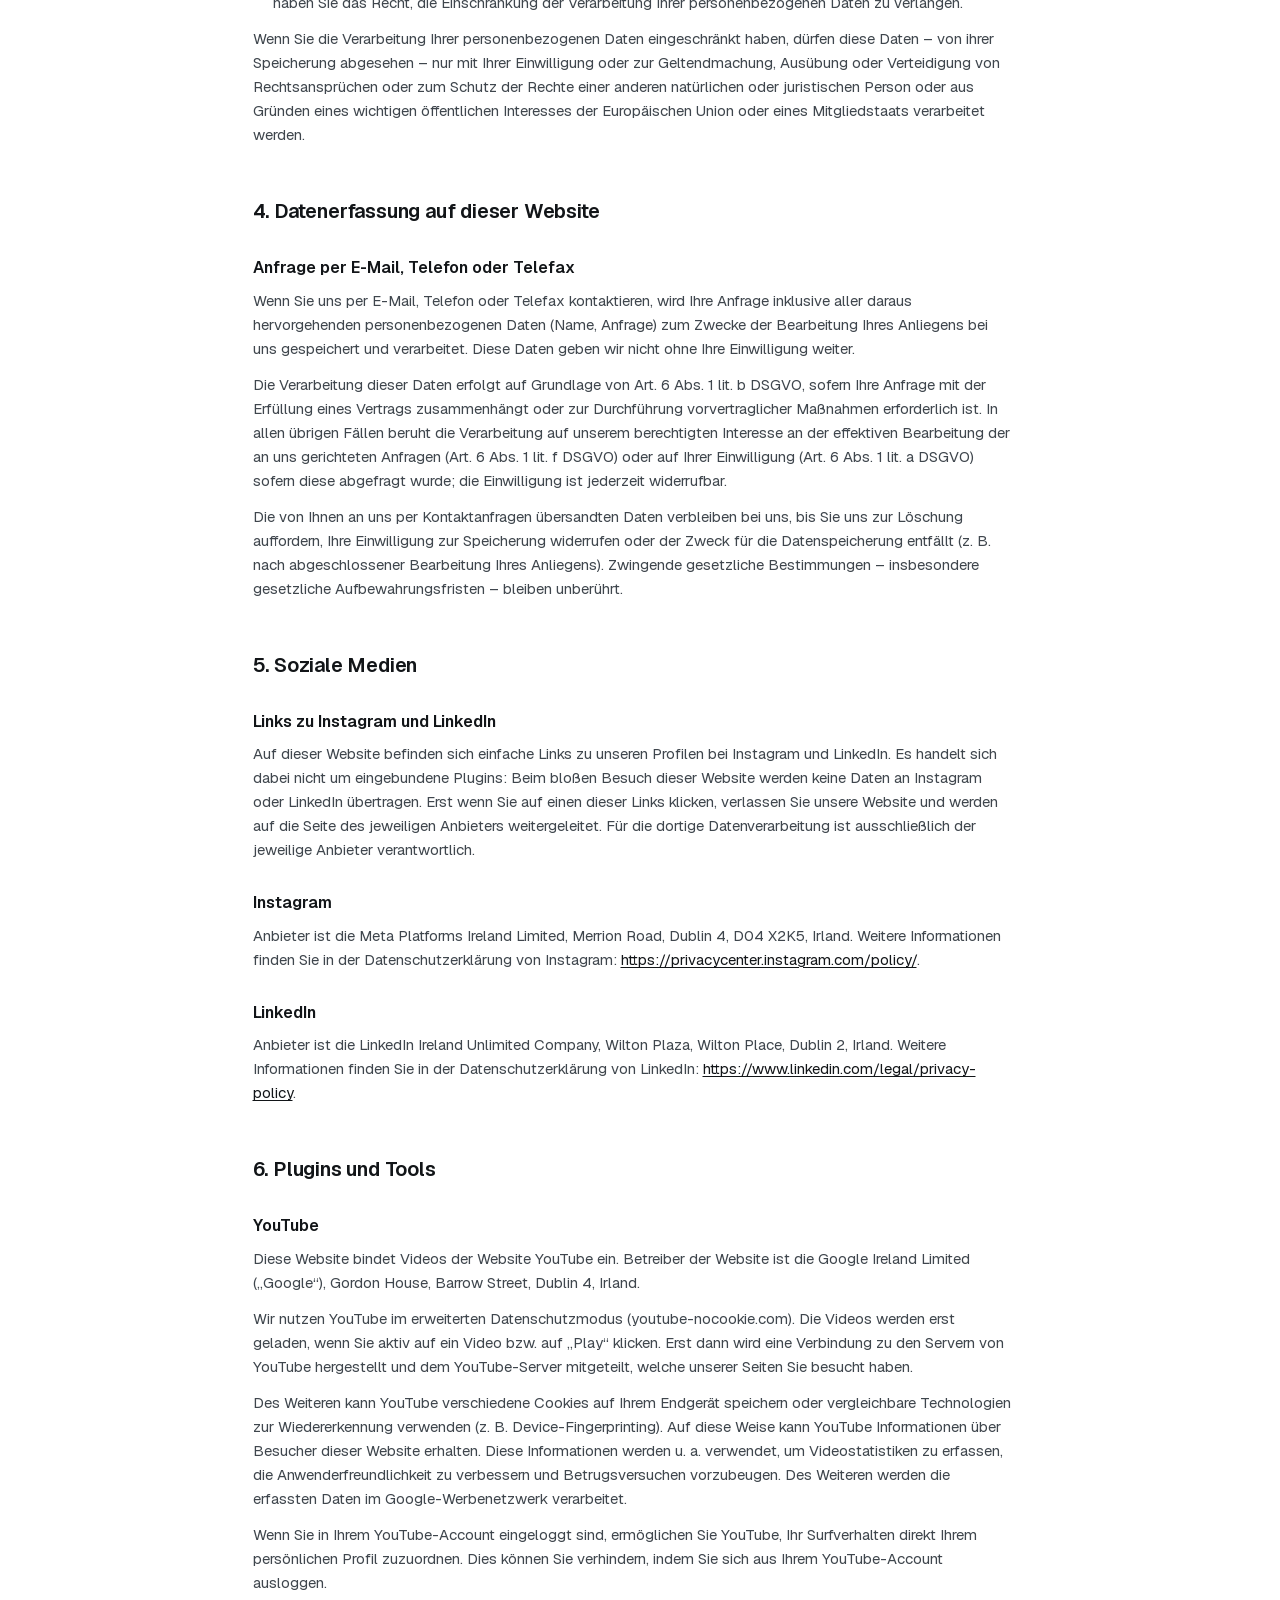
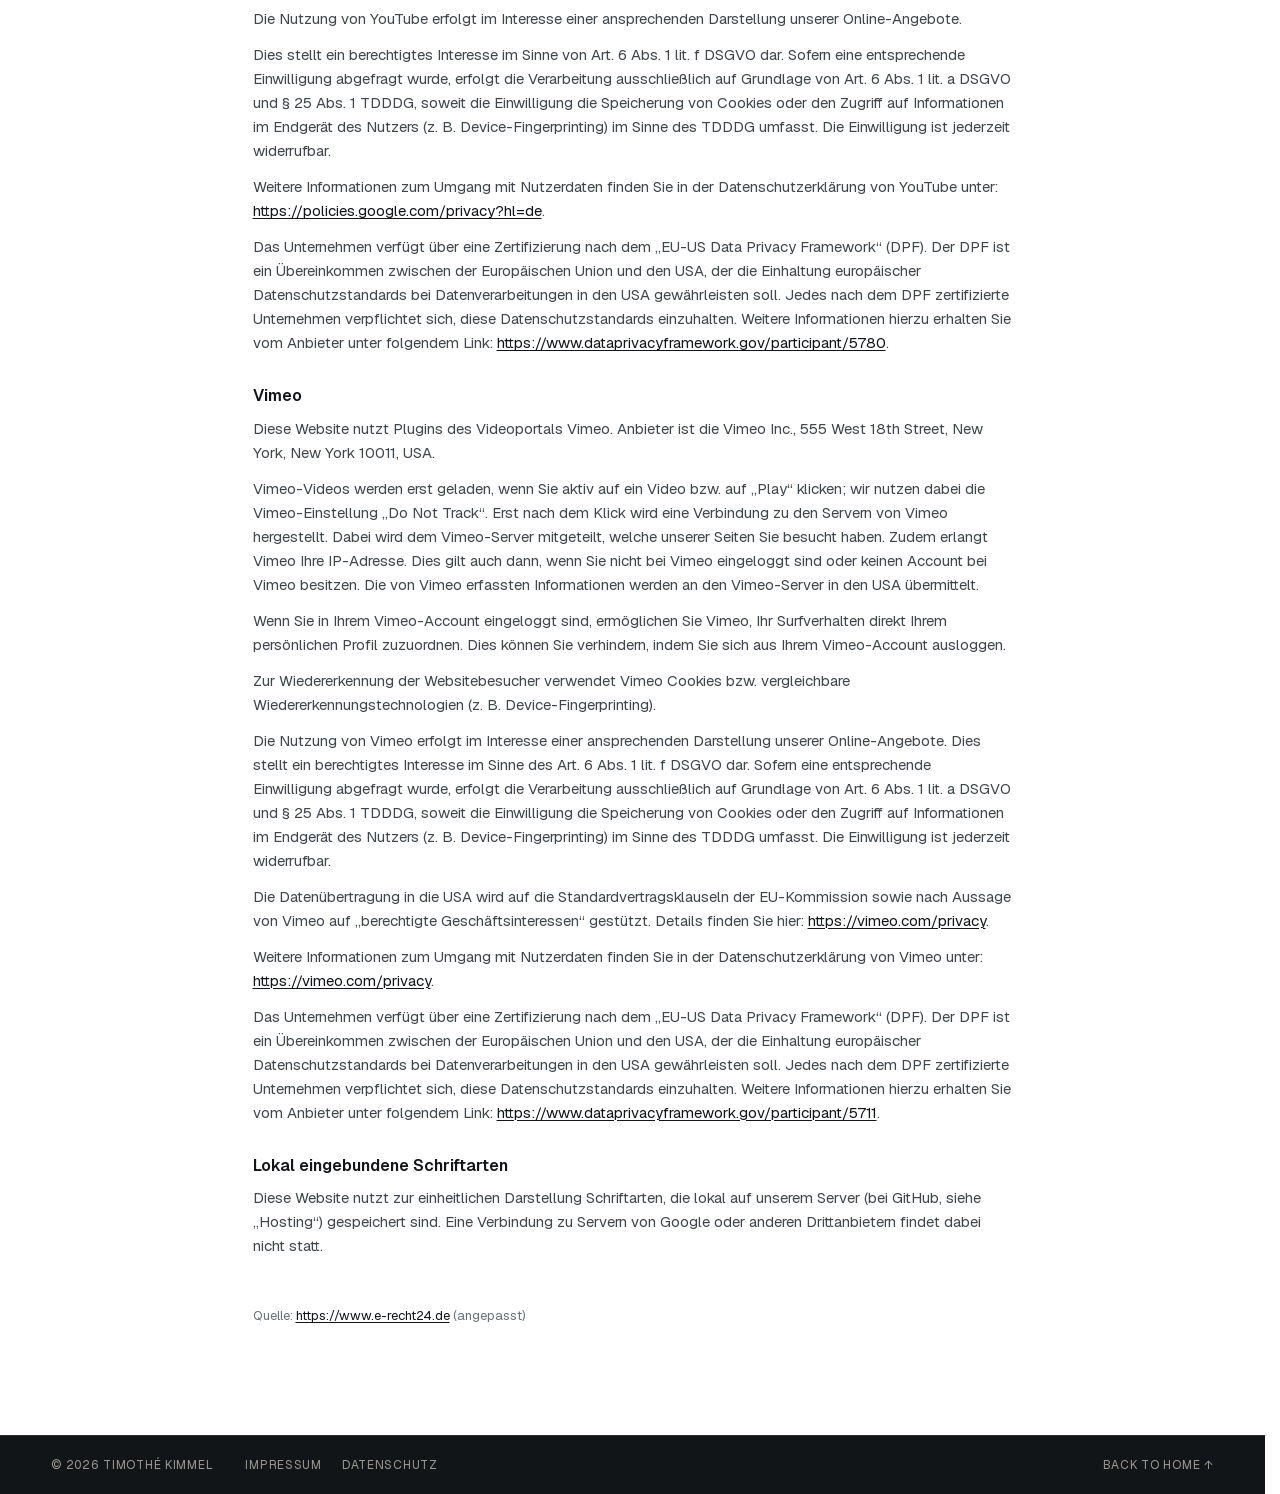
==== commit 10973331: "Dark Mode nach Geräteeinstellung; Footer-Links links; Hover-GIFs vorerst entfernt Co-Authored-By: Cl" ====
--- a/datenschutz.html
+++ b/datenschutz.html
@@ -3,10 +3,11 @@
 <head>
   <meta charset="utf-8">
   <meta name="viewport" content="width=device-width, initial-scale=1">
+  <meta name="color-scheme" content="light dark">
   <title>Datenschutz | Timothé Kimmel</title>
   <meta name="description" content="Datenschutzerklärung der Website von Timothé Kimmel.">
   <meta name="robots" content="noindex">
-  <link rel="stylesheet" href="style.css?v=87">
+  <link rel="stylesheet" href="style.css?v=90">
 </head>
 <body class="legal-page">
 
--- a/style.css
+++ b/style.css
@@ -432,7 +432,7 @@
 .hover-clip:hover video, .hover-clip:focus-visible video, .hover-clip.is-open video { opacity: 1; transform: translate(calc(-50% + var(--dx, 0px)), 0) scale(1); }
 
 /* Impressum & Datenschutz */
-.footer-legal { display: flex; gap: 20px; }
+.footer-legal { display: flex; gap: 20px; margin-right: auto; margin-left: 32px; }
 .footer a:hover { color: var(--paper); }
 .legal { max-width: 760px; padding: calc(var(--gutter) + 90px) var(--gutter) 96px; margin: 0 auto; box-sizing: content-box; color: #3f464d; line-height: 1.6; font-size: 15px; overflow-wrap: anywhere; }
 .legal h1 { font-family: var(--display); font-weight: var(--display-weight); text-transform: var(--display-case); letter-spacing: var(--display-track); font-size: calc(clamp(36px, 6vw, 64px) * var(--display-scale)); line-height: .95; color: var(--ink); margin-bottom: 40px; overflow-wrap: normal; hyphens: auto; }
@@ -444,4 +444,32 @@
 .legal li { margin-bottom: 6px; }
 .legal a { color: var(--ink); text-decoration: underline; text-decoration-thickness: 1px; text-underline-offset: 2px; }
 .legal-source { margin-top: 48px; font-size: 13px; color: var(--muted); }
-@media (max-width: 760px) { .footer-legal { gap: 16px; } }
+@media (max-width: 760px) { .footer-legal { gap: 16px; margin: 0; } }
+
+/* ============ Dark Mode: folgt automatisch der Einstellung des Geräts ============ */
+@media (prefers-color-scheme: dark) {
+  :root {
+    color-scheme: dark;
+    --paper: #0e1113;    /* fast Schwarz, leicht kühl */
+    --ink: #e8ebed;      /* Schnee – Text */
+    --muted: #8a929a;
+    --line: #262b30;
+    --accent: #7fa8c2;   /* Gletscherblau, heller für dunklen Grund */
+    --body-text: #b3bac1;
+    --surface: #161a1e;  /* Kontaktbereich */
+  }
+  .topbar { background: rgba(14,17,19,.86); }
+  .about-text, .legal { color: var(--body-text); }
+  /* Bereiche, die im hellen Modus schwarz sind, bleiben dunkel */
+  .hero { background: #000; }
+  .contact { background: var(--surface); color: #fff; border-top: 1px solid var(--line); }
+  .contact-links a { border-color: #444b52; }
+  .footer { background: #08090a; border-top-color: var(--line); }
+  .footer a:hover { color: #fff; }
+  .filters button.is-active { color: #0e1113; }
+  .play::after { border-left-color: #121518; }
+  /* eigener Cursor */
+  .cursor { background: rgba(232,235,237,.94); color: #0e1113; box-shadow: 0 6px 24px rgba(0,0,0,.5); }
+  .cursor[data-kind="view"] { background: var(--ink); color: #0e1113; }
+  .hover-clip video { box-shadow: 0 12px 32px rgba(0,0,0,.6); }
+}
